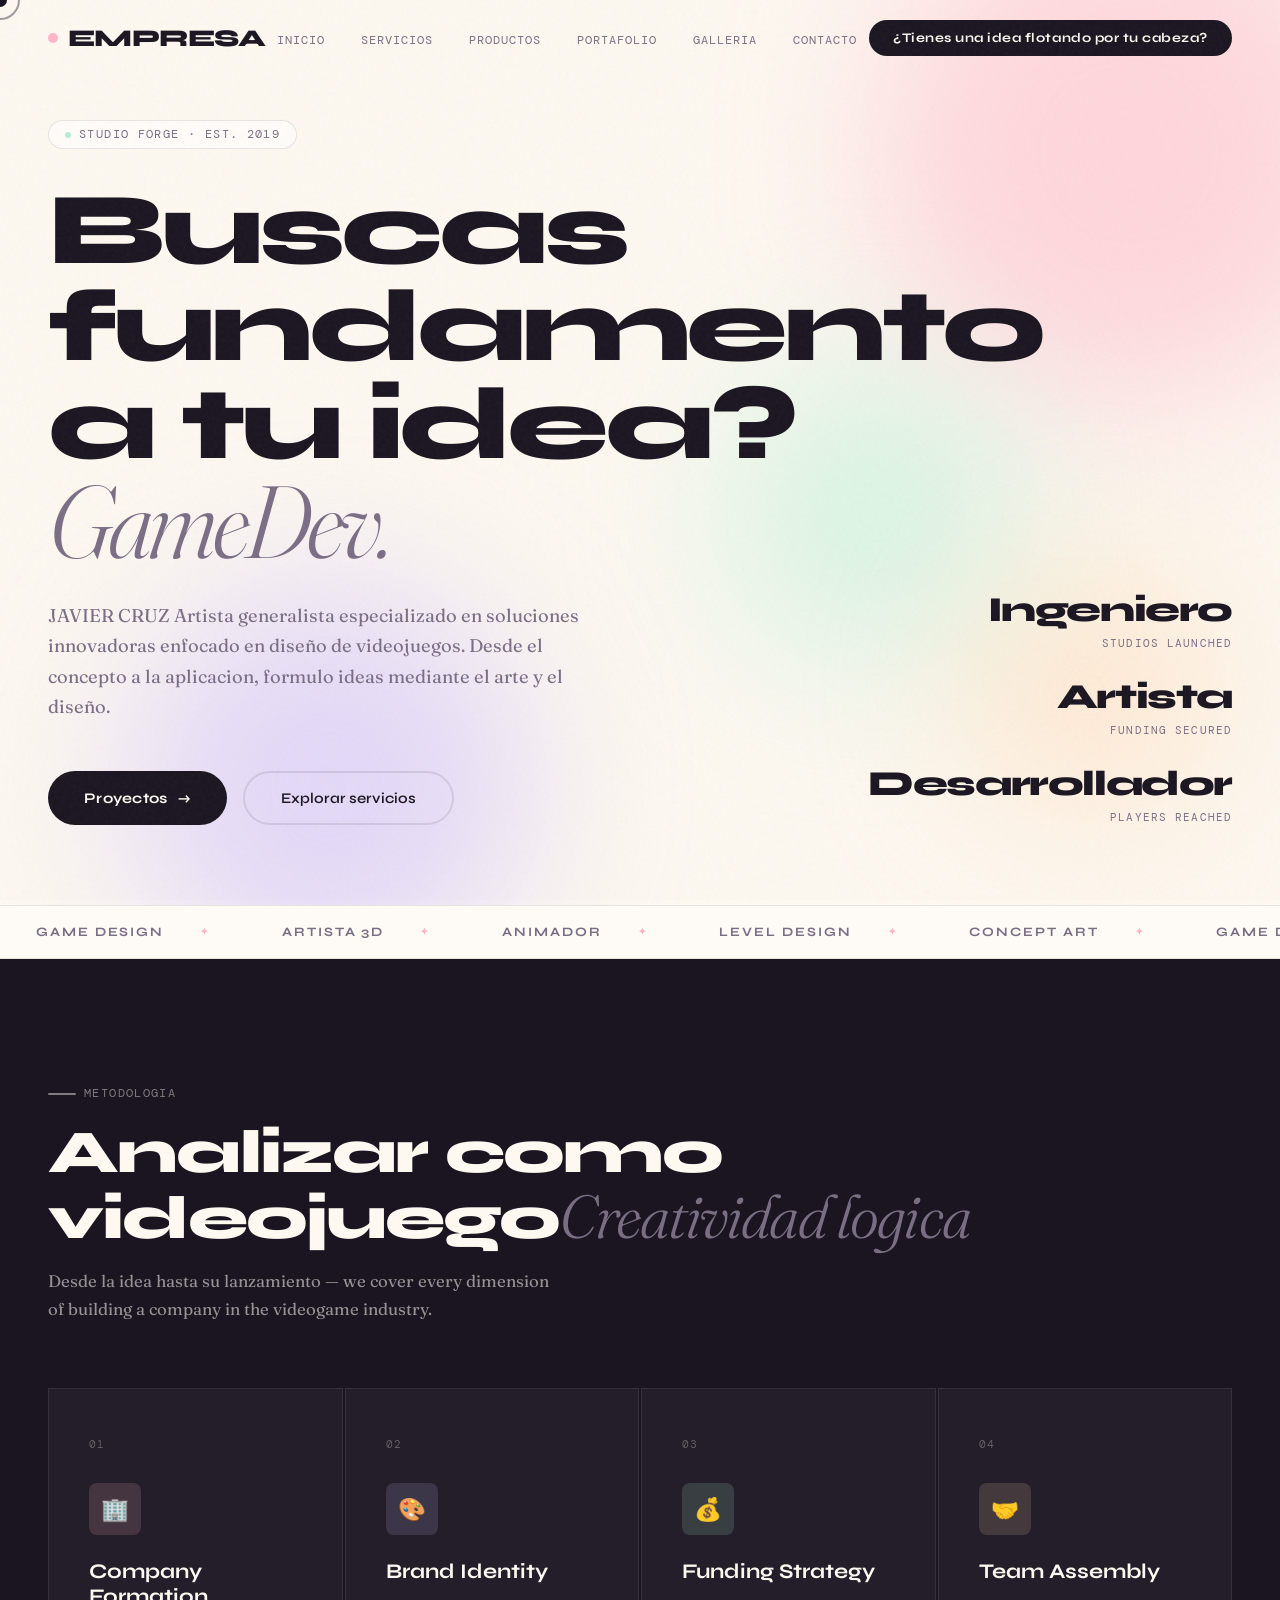
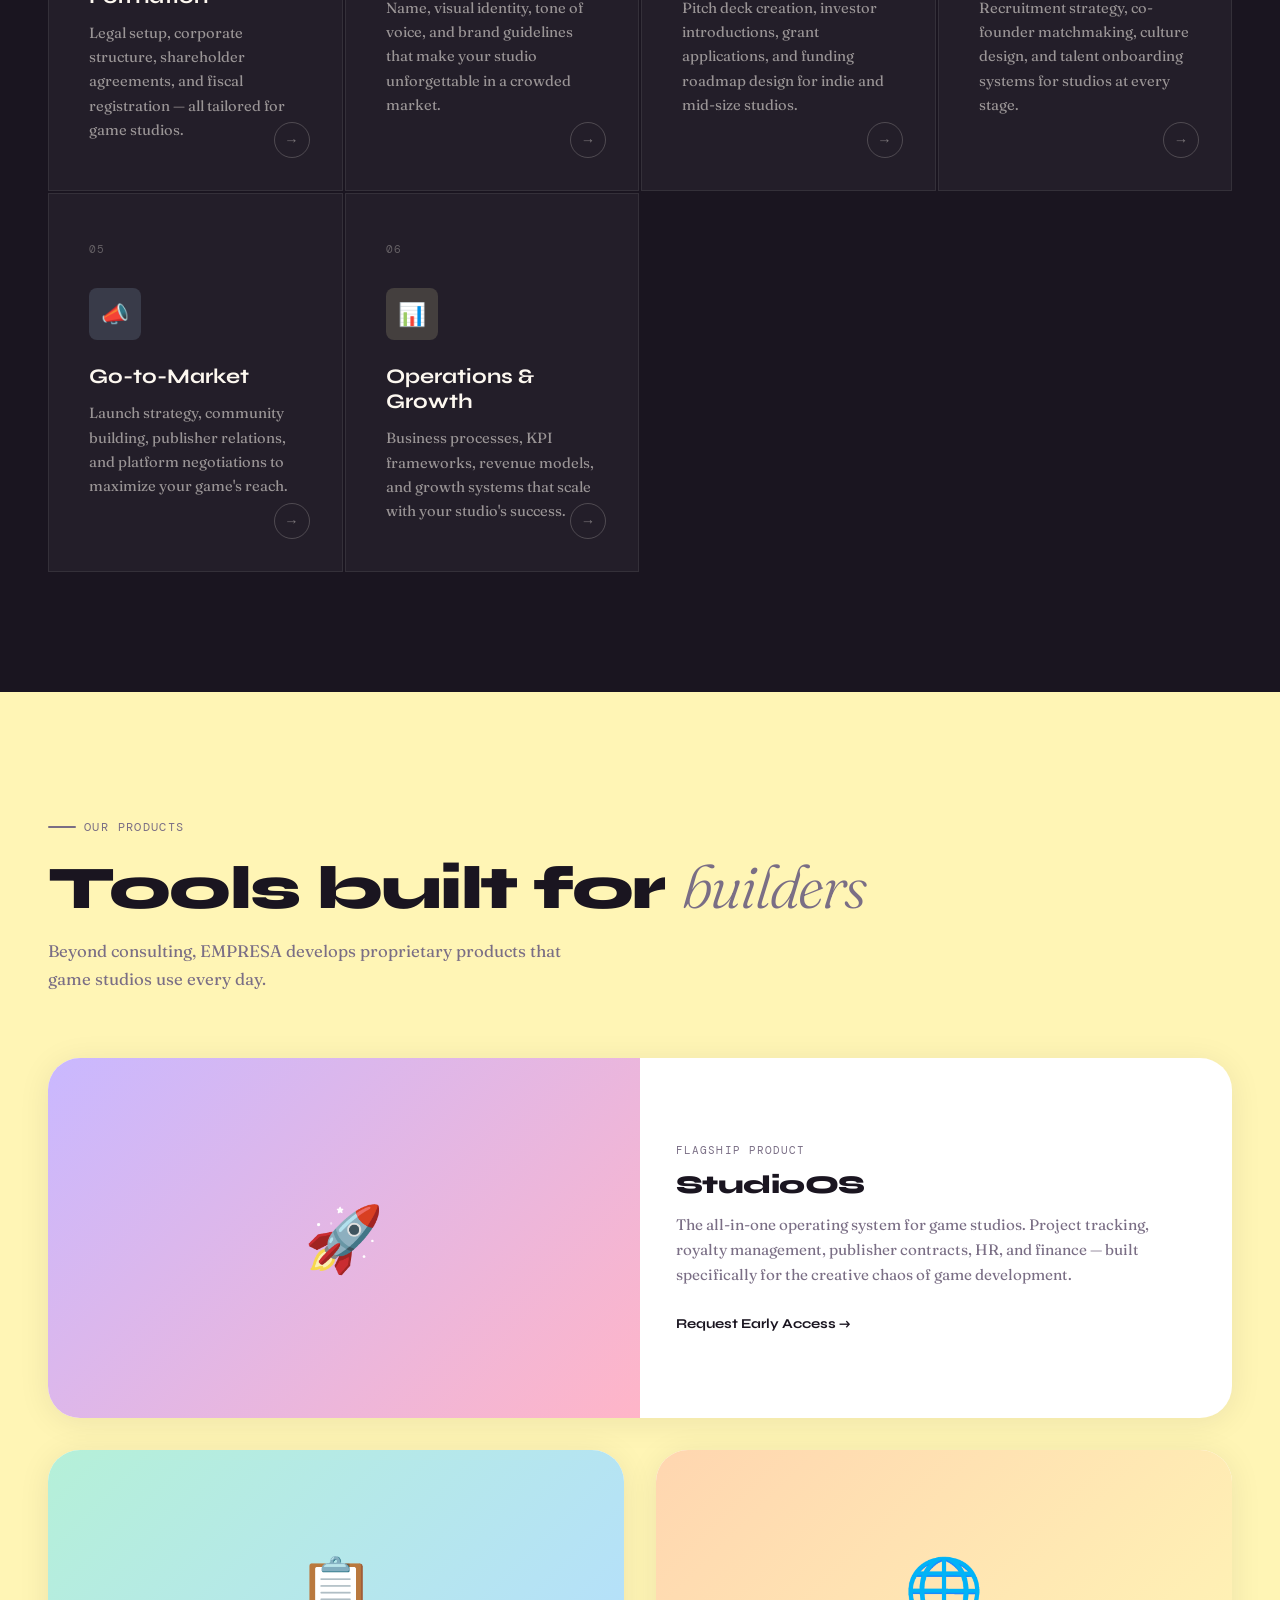
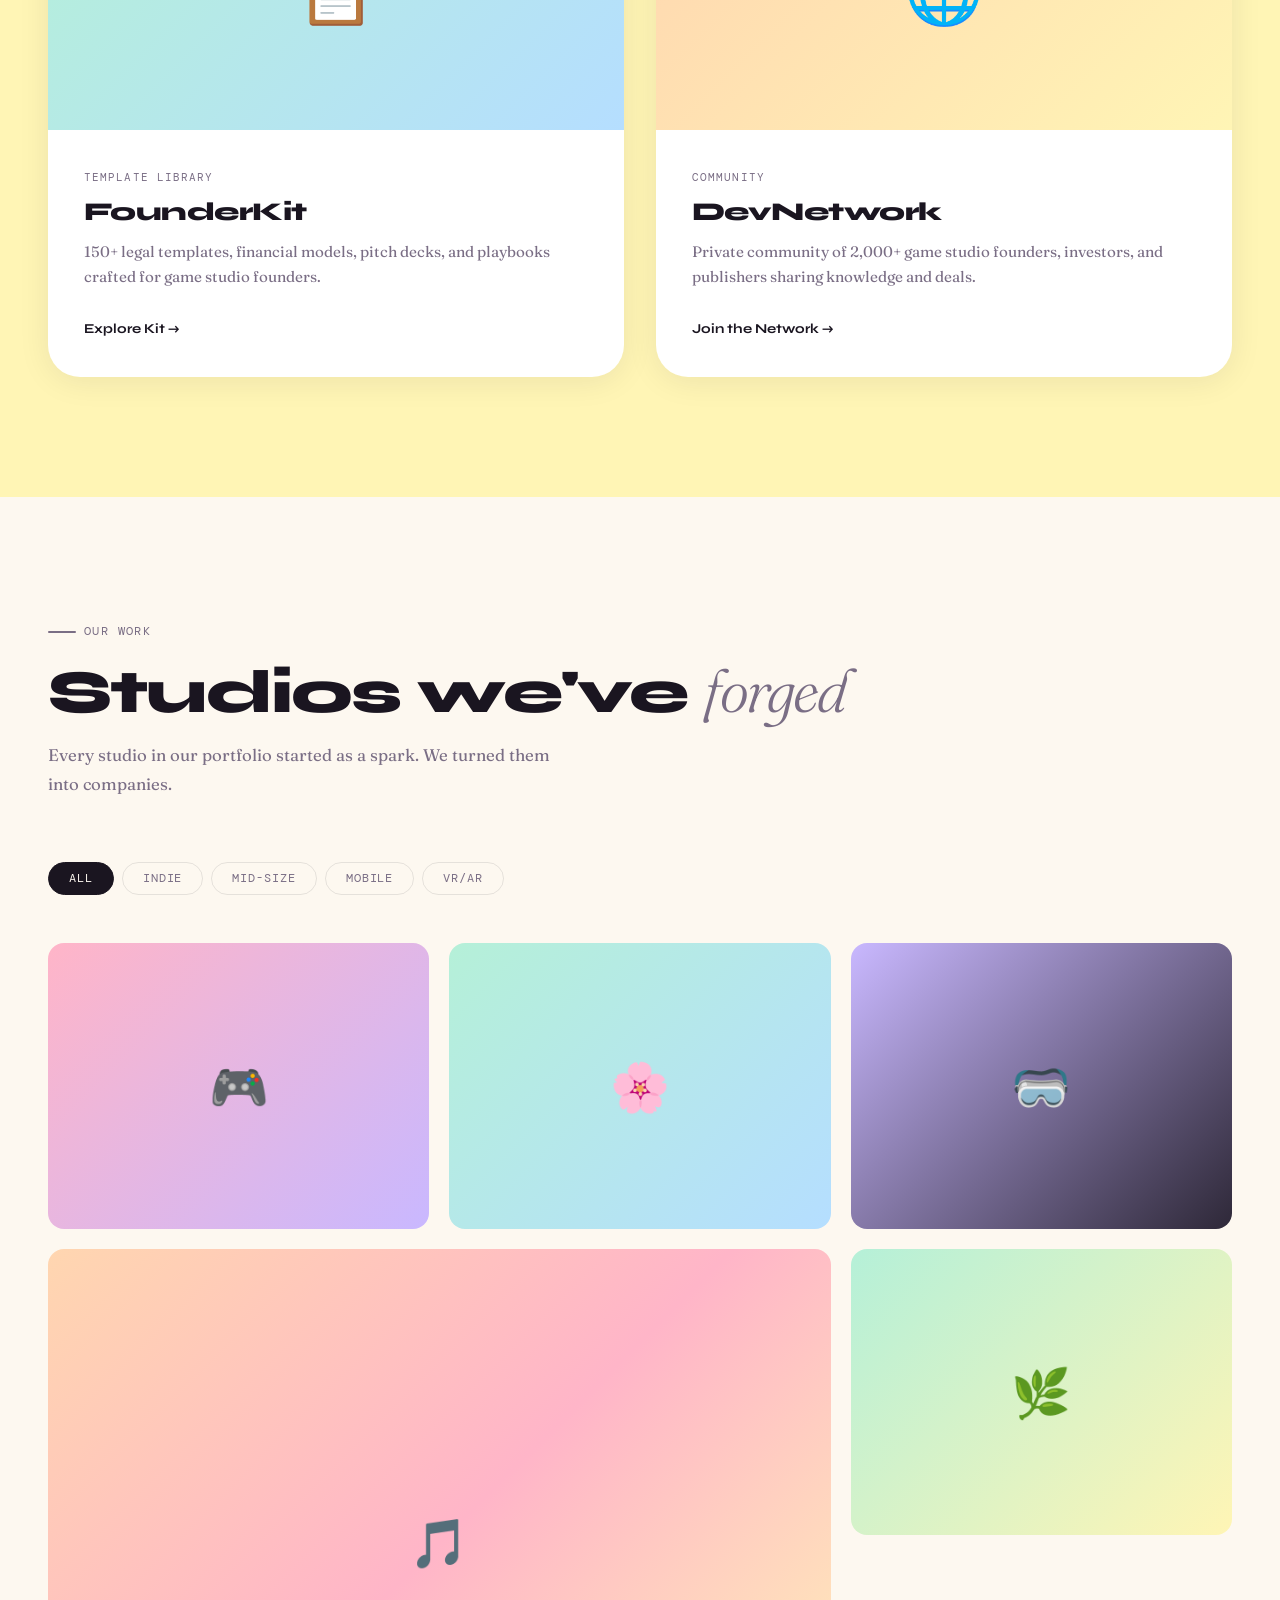
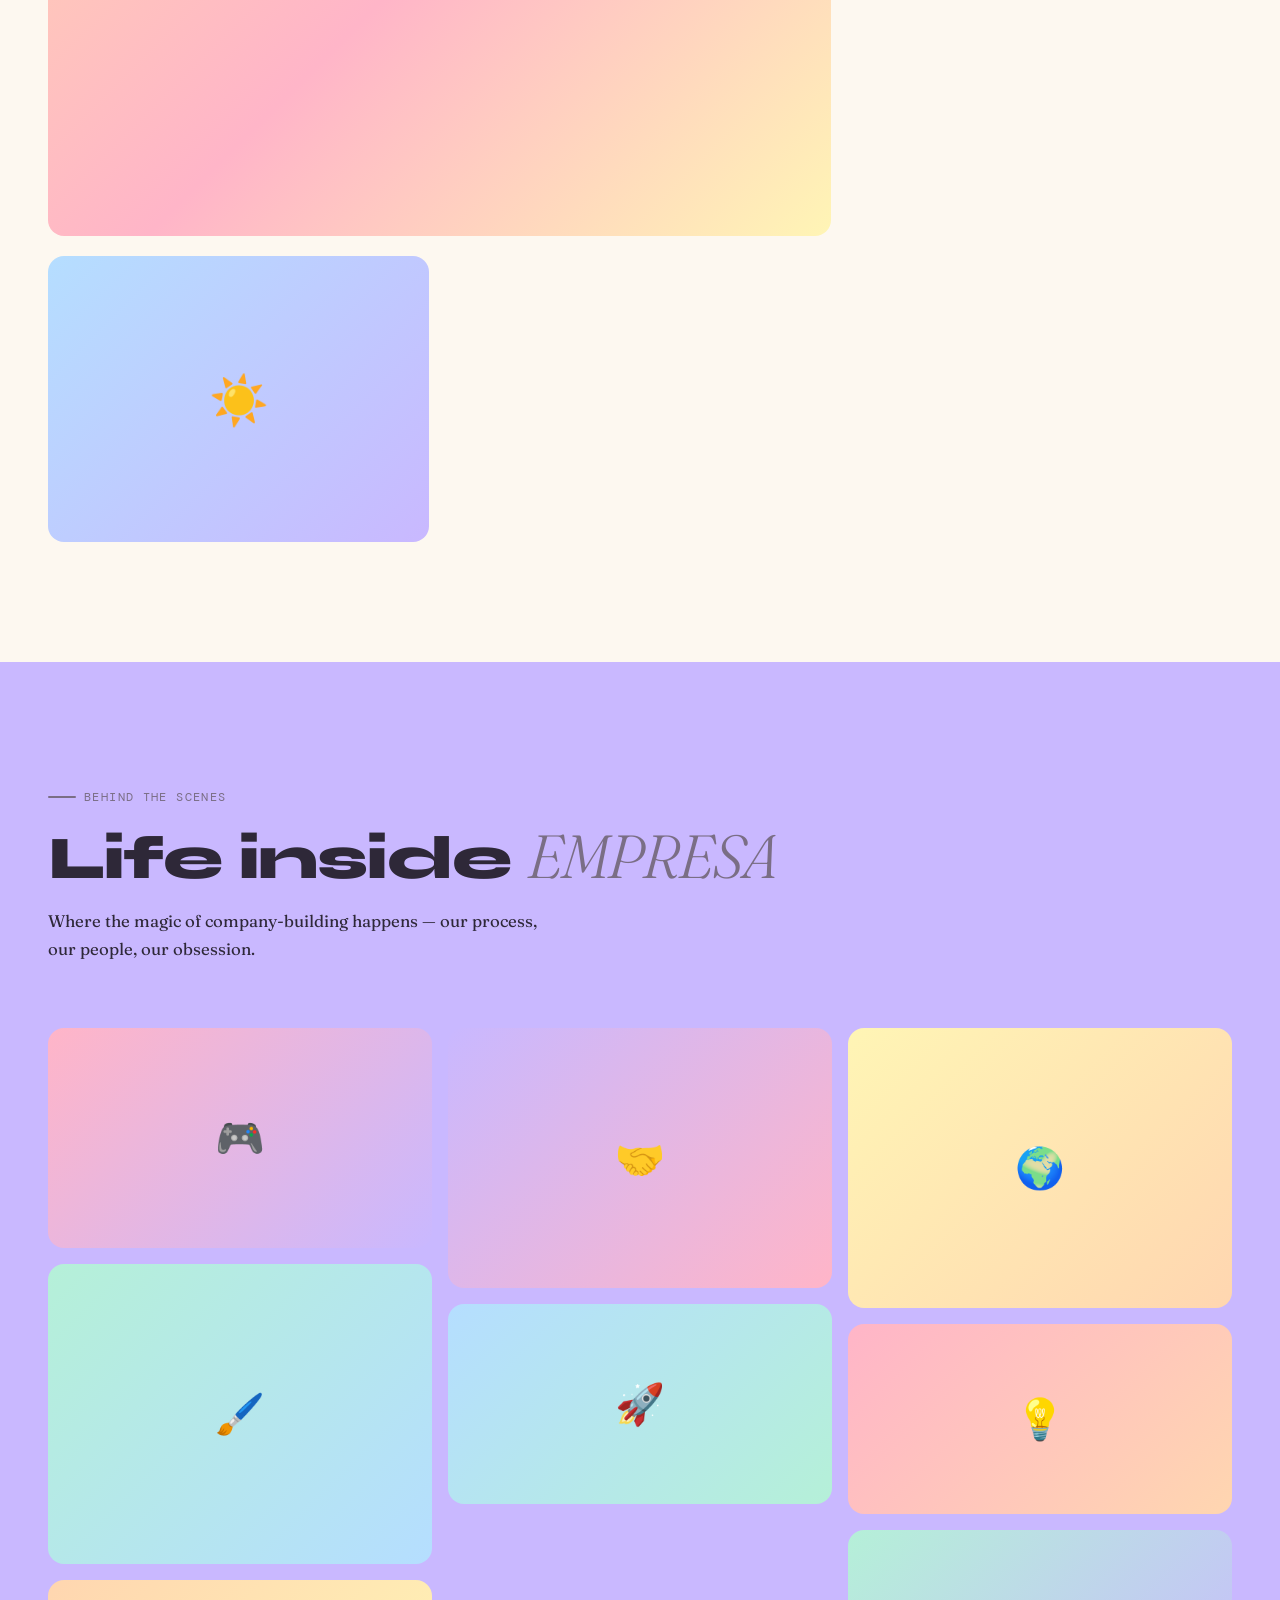
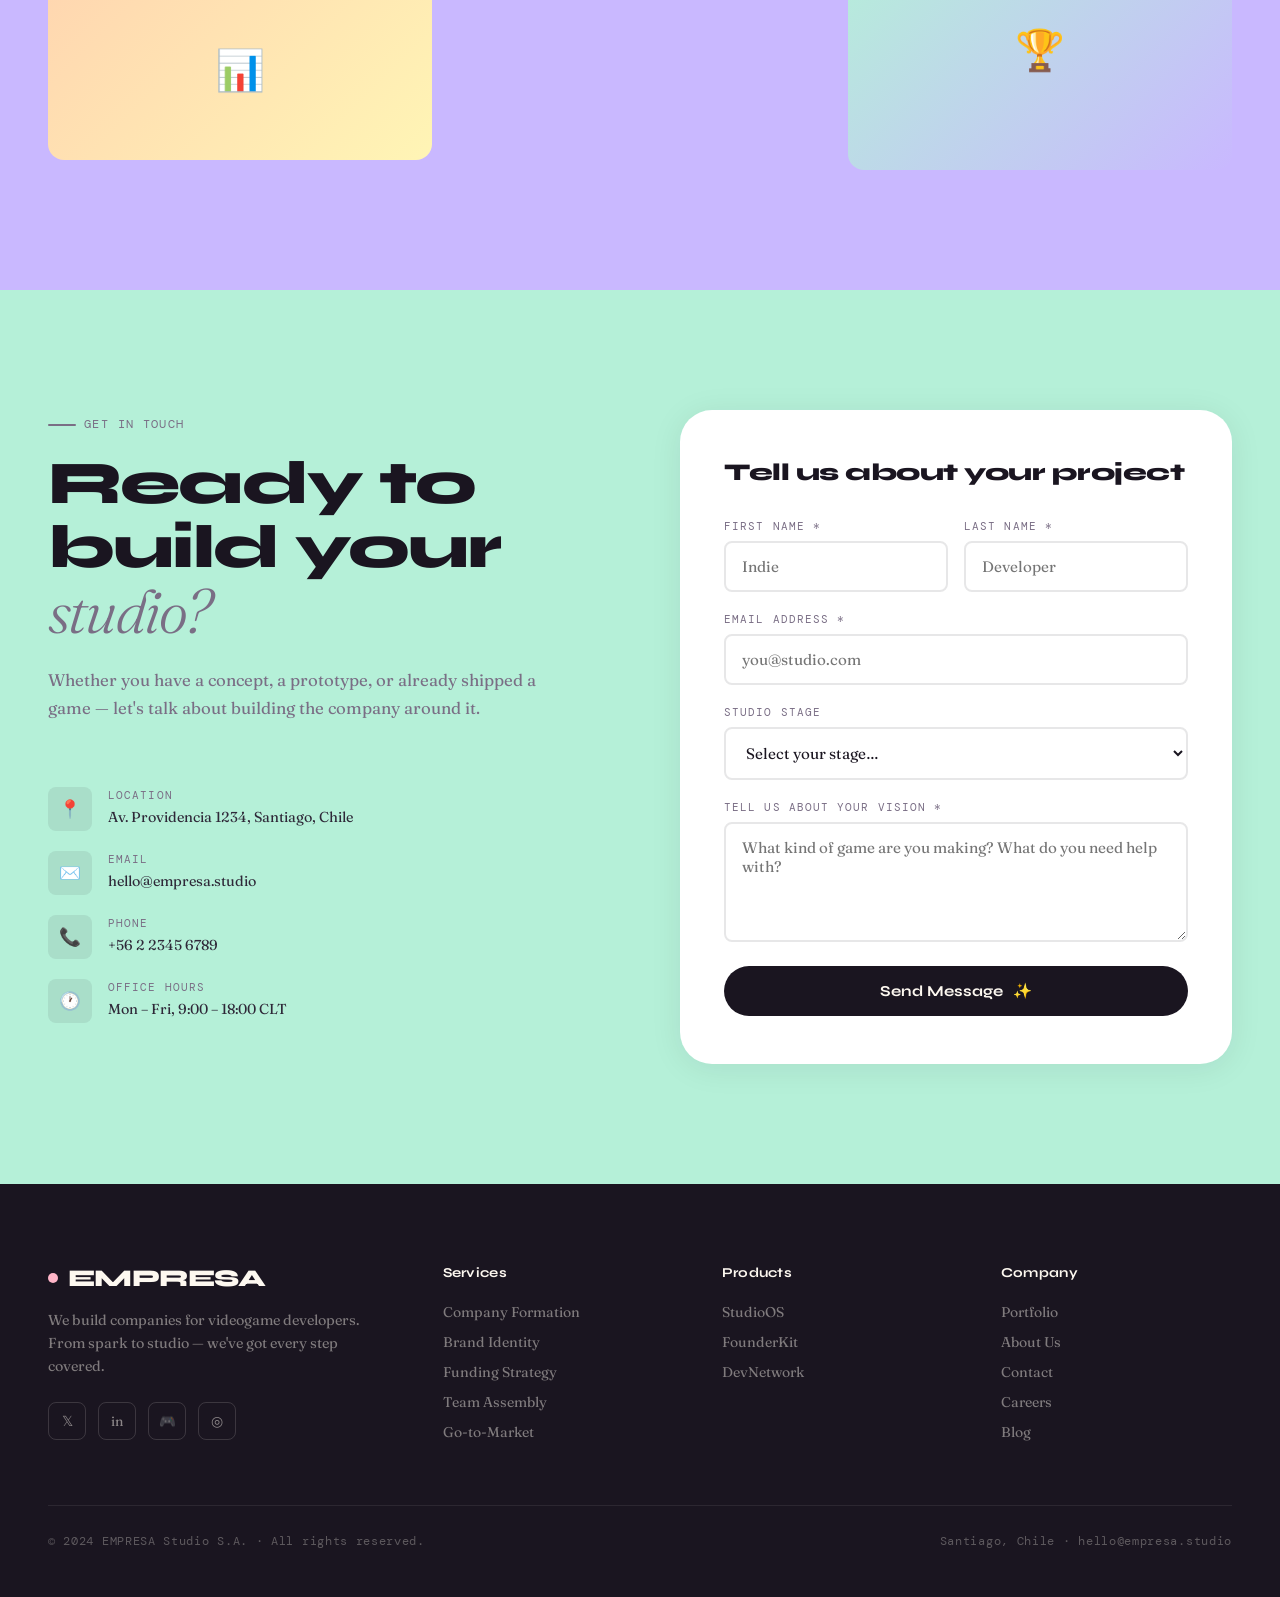
==== index.html @ c0eca87f "Add files via upload" ====
<!DOCTYPE html>
<html lang="en">
<head>
  <meta charset="UTF-8" />
  <meta name="viewport" content="width=device-width, initial-scale=1.0" />
  <title>JAVIER CRUZ — Creatividad con solucion Artista</title>
  <meta name="description" content="JAVIER CRUZ Artista generalista specializado en soluciones innovadoras. Desde el concepto a la aplicacion, formulo ideas mediante el arte y el diseño." />
  <meta name="keywords" content="artista creativo, soluciones innovadoras, arte y diseño, desarrollador" />
  <meta property="og:title" content="JAVIER CRUZ — Creatividad y solucion Artista" />
  <meta property="og:description" content="Prototipos mediante el arte y el diseño." />
  <meta property="og:type" content="website" />

  <!-- Google Fonts -->
  <link rel="preconnect" href="https://fonts.googleapis.com" />
  <link rel="preconnect" href="https://fonts.gstatic.com" crossorigin />
  <link href="https://fonts.googleapis.com/css2?family=Syne:wght@400;600;700;800&family=DM+Mono:ital,wght@0,300;0,400;1,300&family=Fraunces:ital,opsz,wght@0,9..144,300;0,9..144,700;1,9..144,300&display=swap" rel="stylesheet" />

  <!-- Stylesheet -->
  <link rel="stylesheet" href="style.css" />
</head>
<body>

  <!-- PROGRESS BAR -->
  <div id="progress"></div>

  <!-- CUSTOM CURSOR -->
  <div id="cursor" aria-hidden="true"></div>
  <div id="cursor-ring" aria-hidden="true"></div>

  <!-- BACK TO TOP -->
  <a href="#home" id="back-top" aria-label="Back to top">↑</a>

  <!-- MOBILE MENU -->
  <div class="mobile-menu" id="mobileMenu" role="dialog" aria-modal="true" aria-label="Navigation menu">
    <a href="#home" onclick="closeMobile()">Home</a>
    <a href="#services" onclick="closeMobile()">Servicios</a>
    <a href="#products" onclick="closeMobile()">Productos</a>
    <a href="#portfolio" onclick="closeMobile()">Portafolio</a>
    <a href="#gallery" onclick="closeMobile()">Galleria</a>
    <a href="#contact" onclick="closeMobile()">Contacto</a>
  </div>

  <!-- =============================================
       NAVIGATION
  ============================================= -->
  <nav id="navbar" role="navigation" aria-label="Main navigation">
    <a href="#home" class="nav-logo" aria-label="EMPRESA home">
      <span class="nav-logo-dot"></span>
      EMPRESA
    </a>
    <ul class="nav-links">
      <li><a href="#home">Inicio</a></li>
      <li><a href="#services">Servicios</a></li>
      <li><a href="#products">Productos</a></li>
      <li><a href="#portfolio">Portafolio</a></li>
      <li><a href="#gallery">Galleria</a></li>
      <li><a href="#contact">Contacto</a></li>
    </ul>
    <a href="#contact" class="nav-cta">¿Tienes una idea flotando por tu cabeza?</a>
    <button class="hamburger" id="hamburger" aria-label="Open menu" aria-expanded="false" onclick="toggleMobile()">
      <span></span><span></span><span></span>
    </button>
  </nav>

  <!-- =============================================
       HOME / HERO
  ============================================= -->
  <section id="home" aria-label="Hero section">
    <div class="hero-bg-blobs" aria-hidden="true">
      <div class="blob blob-1"></div>
      <div class="blob blob-2"></div>
      <div class="blob blob-3"></div>
      <div class="blob blob-4"></div>
    </div>

    <div class="hero-content">
      <div class="hero-tag">
        <span class="hero-tag-dot"></span>
        Studio Forge · Est. 2019
      </div>
      <h1 class="hero-headline">
        <span class="word">Buscas&nbsp;</span>
        <span class="word">fundamento&nbsp;</span>
        <span class="word">a tu idea?&nbsp;</span>
        <span class="word">GameDev.</span>
      </h1>
      <p class="hero-sub">
        JAVIER CRUZ Artista generalista especializado en soluciones innovadoras enfocado en diseño de videojuegos. Desde el concepto a la aplicacion, formulo ideas mediante el arte y el diseño.
      </p>
      <div class="hero-actions">
        <a href="#portfolio" class="btn-primary">Proyectos <span class="arrow">→</span></a>
        <a href="#services" class="btn-ghost">Explorar servicios</a>
      </div>
    </div>

    <div class="hero-stats" aria-label="Key statistics">
      <div class="hero-stat">
        <span class="hero-stat-num">Ingeniero</span>
        <span class="hero-stat-label">Studios Launched</span>
      </div>
      <div class="hero-stat">
        <span class="hero-stat-num">Artista</span>
        <span class="hero-stat-label">Funding Secured</span>
      </div>
      <div class="hero-stat">
        <span class="hero-stat-num">Desarrollador</span>
        <span class="hero-stat-label">Players Reached</span>
      </div>
    </div>
  </section>

  <!-- MARQUEE -->
  <div class="marquee-wrapper" aria-hidden="true">
    <div class="marquee-track">
      <span class="marquee-item">Game Design</span>
      <span class="marquee-item">Artista 3D</span>
      <span class="marquee-item">Animador</span>
      <span class="marquee-item">Level Design</span>
      <span class="marquee-item">Concept Art</span>
      <span class="marquee-item">Game Developer</span>
      <span class="marquee-item">Marketing Digital</span>
      <span class="marquee-item">Investigacion profunda</span>
      <span class="marquee-item">Game Design</span>
      <span class="marquee-item">Artista 3D</span>
      <span class="marquee-item">Animador</span>
      <span class="marquee-item">Level Design</span>
      <span class="marquee-item">Concept Art</span>
      <span class="marquee-item">Game Developer</span>
      <span class="marquee-item">Marketing Digital</span>
      <span class="marquee-item">Investigacion profunda</span>
    </div>
  </div>

  <!-- =============================================
       SERVICES
  ============================================= -->
  <section id="services" aria-label="Services">
    <div class="reveal">
      <div class="section-label">Metodologia</div>
      <h2 class="section-title">Analizar como videojuego<em>Creatividad logica</em></h2>
      <p class="section-desc">Desde la idea hasta su lanzamiento — we cover every dimension of building a company in the videogame industry.</p>
    </div>

    <div class="services-grid" role="list">
      <article class="service-card reveal" style="--service-color: var(--pink);" role="listitem" tabindex="0">
        <div class="service-num">01</div>
        <div class="service-icon" style="background: rgba(255,181,200,0.15);">🏢</div>
        <h3 class="service-name">Company Formation</h3>
        <p class="service-desc">Legal setup, corporate structure, shareholder agreements, and fiscal registration — all tailored for game studios.</p>
        <div class="service-arrow" aria-hidden="true">→</div>
      </article>

      <article class="service-card reveal reveal-delay-1" style="--service-color: var(--lavender);" role="listitem" tabindex="0">
        <div class="service-num">02</div>
        <div class="service-icon" style="background: rgba(201,184,255,0.15);">🎨</div>
        <h3 class="service-name">Brand Identity</h3>
        <p class="service-desc">Name, visual identity, tone of voice, and brand guidelines that make your studio unforgettable in a crowded market.</p>
        <div class="service-arrow" aria-hidden="true">→</div>
      </article>

      <article class="service-card reveal reveal-delay-2" style="--service-color: var(--mint);" role="listitem" tabindex="0">
        <div class="service-num">03</div>
        <div class="service-icon" style="background: rgba(181,240,216,0.15);">💰</div>
        <h3 class="service-name">Funding Strategy</h3>
        <p class="service-desc">Pitch deck creation, investor introductions, grant applications, and funding roadmap design for indie and mid-size studios.</p>
        <div class="service-arrow" aria-hidden="true">→</div>
      </article>

      <article class="service-card reveal reveal-delay-3" style="--service-color: var(--peach);" role="listitem" tabindex="0">
        <div class="service-num">04</div>
        <div class="service-icon" style="background: rgba(255,214,176,0.15);">🤝</div>
        <h3 class="service-name">Team Assembly</h3>
        <p class="service-desc">Recruitment strategy, co-founder matchmaking, culture design, and talent onboarding systems for studios at every stage.</p>
        <div class="service-arrow" aria-hidden="true">→</div>
      </article>

      <article class="service-card reveal" style="--service-color: var(--sky);" role="listitem" tabindex="0">
        <div class="service-num">05</div>
        <div class="service-icon" style="background: rgba(181,222,255,0.15);">📣</div>
        <h3 class="service-name">Go-to-Market</h3>
        <p class="service-desc">Launch strategy, community building, publisher relations, and platform negotiations to maximize your game's reach.</p>
        <div class="service-arrow" aria-hidden="true">→</div>
      </article>

      <article class="service-card reveal reveal-delay-1" style="--service-color: var(--lemon);" role="listitem" tabindex="0">
        <div class="service-num">06</div>
        <div class="service-icon" style="background: rgba(255,245,181,0.15);">📊</div>
        <h3 class="service-name">Operations & Growth</h3>
        <p class="service-desc">Business processes, KPI frameworks, revenue models, and growth systems that scale with your studio's success.</p>
        <div class="service-arrow" aria-hidden="true">→</div>
      </article>
    </div>
  </section>

  <!-- =============================================
       PRODUCTS
  ============================================= -->
  <section id="products" aria-label="Products">
    <div class="reveal">
      <div class="section-label">Our Products</div>
      <h2 class="section-title">Tools built for <em>builders</em></h2>
      <p class="section-desc">Beyond consulting, EMPRESA develops proprietary products that game studios use every day.</p>
    </div>

    <div class="products-layout">
      <article class="product-card featured reveal">
        <div class="product-visual" style="background: linear-gradient(135deg, var(--lavender), var(--pink));">🚀</div>
        <div class="product-info">
          <div class="product-tag">Flagship Product</div>
          <h3 class="product-name">StudioOS</h3>
          <p class="product-desc">The all-in-one operating system for game studios. Project tracking, royalty management, publisher contracts, HR, and finance — built specifically for the creative chaos of game development.</p>
          <a href="#contact" class="product-link">Request Early Access →</a>
        </div>
      </article>

      <article class="product-card reveal reveal-delay-1">
        <div class="product-visual" style="background: linear-gradient(135deg, var(--mint), var(--sky));">📋</div>
        <div class="product-info">
          <div class="product-tag">Template Library</div>
          <h3 class="product-name">FounderKit</h3>
          <p class="product-desc">150+ legal templates, financial models, pitch decks, and playbooks crafted for game studio founders.</p>
          <a href="#contact" class="product-link">Explore Kit →</a>
        </div>
      </article>

      <article class="product-card reveal reveal-delay-2">
        <div class="product-visual" style="background: linear-gradient(135deg, var(--peach), var(--lemon));">🌐</div>
        <div class="product-info">
          <div class="product-tag">Community</div>
          <h3 class="product-name">DevNetwork</h3>
          <p class="product-desc">Private community of 2,000+ game studio founders, investors, and publishers sharing knowledge and deals.</p>
          <a href="#contact" class="product-link">Join the Network →</a>
        </div>
      </article>
    </div>
  </section>

  <!-- =============================================
       PORTFOLIO
  ============================================= -->
  <section id="portfolio" aria-label="Portfolio">
    <div class="reveal">
      <div class="section-label">Our Work</div>
      <h2 class="section-title">Studios we've <em>forged</em></h2>
      <p class="section-desc">Every studio in our portfolio started as a spark. We turned them into companies.</p>
    </div>

    <div class="portfolio-filter reveal" role="group" aria-label="Portfolio filters">
      <button class="filter-btn active" onclick="filterPortfolio('all', this)" aria-pressed="true">All</button>
      <button class="filter-btn" onclick="filterPortfolio('indie', this)" aria-pressed="false">Indie</button>
      <button class="filter-btn" onclick="filterPortfolio('mid', this)" aria-pressed="false">Mid-size</button>
      <button class="filter-btn" onclick="filterPortfolio('mobile', this)" aria-pressed="false">Mobile</button>
      <button class="filter-btn" onclick="filterPortfolio('vr', this)" aria-pressed="false">VR/AR</button>
    </div>

    <div class="portfolio-grid" id="portfolioGrid">
      <article class="portfolio-item reveal" data-cat="indie" tabindex="0" aria-label="Neon Drift studio project">
        <div class="portfolio-visual" style="background: linear-gradient(135deg, var(--pink), var(--lavender));">🎮</div>
        <div class="portfolio-overlay">
          <div class="portfolio-meta">
            <div class="portfolio-client">Indie · 2023</div>
            <div class="portfolio-title">Neon Drift Studio</div>
          </div>
        </div>
      </article>

      <article class="portfolio-item reveal reveal-delay-1" data-cat="mobile" tabindex="0" aria-label="PixelBlossom studio project">
        <div class="portfolio-visual" style="background: linear-gradient(135deg, var(--mint), var(--sky));">🌸</div>
        <div class="portfolio-overlay">
          <div class="portfolio-meta">
            <div class="portfolio-client">Mobile · 2023</div>
            <div class="portfolio-title">PixelBlossom Games</div>
          </div>
        </div>
      </article>

      <article class="portfolio-item reveal reveal-delay-2" data-cat="vr" tabindex="0" aria-label="Void Horizon studio project">
        <div class="portfolio-visual" style="background: linear-gradient(135deg, var(--lavender), var(--ink2));">🥽</div>
        <div class="portfolio-overlay">
          <div class="portfolio-meta">
            <div class="portfolio-client">VR/AR · 2022</div>
            <div class="portfolio-title">Void Horizon XR</div>
          </div>
        </div>
      </article>

      <article class="portfolio-item reveal" data-cat="mid" tabindex="0" aria-label="Waveform Games studio project" style="grid-column: span 2;">
        <div class="portfolio-visual" style="background: linear-gradient(135deg, var(--peach), var(--pink), var(--lemon)); height: 100%;">🎵</div>
        <div class="portfolio-overlay">
          <div class="portfolio-meta">
            <div class="portfolio-client">Mid-size · 2022</div>
            <div class="portfolio-title">Waveform Games</div>
          </div>
        </div>
      </article>

      <article class="portfolio-item reveal reveal-delay-1" data-cat="indie" tabindex="0" aria-label="Bramble Forge studio project">
        <div class="portfolio-visual" style="background: linear-gradient(135deg, var(--mint), var(--lemon));">🌿</div>
        <div class="portfolio-overlay">
          <div class="portfolio-meta">
            <div class="portfolio-client">Indie · 2024</div>
            <div class="portfolio-title">Bramble Forge</div>
          </div>
        </div>
      </article>

      <article class="portfolio-item reveal reveal-delay-2" data-cat="mobile" tabindex="0" aria-label="Solstice Tap studio project">
        <div class="portfolio-visual" style="background: linear-gradient(135deg, var(--sky), var(--lavender));">☀️</div>
        <div class="portfolio-overlay">
          <div class="portfolio-meta">
            <div class="portfolio-client">Mobile · 2024</div>
            <div class="portfolio-title">Solstice Tap</div>
          </div>
        </div>
      </article>
    </div>
  </section>

  <!-- =============================================
       GALLERY
  ============================================= -->
  <section id="gallery" aria-label="Gallery">
    <div class="reveal">
      <div class="section-label">Behind the Scenes</div>
      <h2 class="section-title">Life inside <em>EMPRESA</em></h2>
      <p class="section-desc" style="color: var(--ink2);">Where the magic of company-building happens — our process, our people, our obsession.</p>
    </div>
    <!-- Gallery items rendered dynamically by script.js -->
    <div class="gallery-masonry reveal" role="list"></div>
  </section>

  <!-- Gallery Modal -->
  <div class="gallery-modal" id="galleryModal" role="dialog" aria-modal="true" aria-label="Gallery detail">
    <div class="gallery-modal-inner">
      <button class="gallery-modal-close" id="modalClose" aria-label="Close gallery">✕</button>
      <div class="gallery-modal-emoji" id="modalEmoji"></div>
      <div class="gallery-modal-title" id="modalTitle"></div>
      <div class="gallery-modal-desc" id="modalDesc"></div>
    </div>
  </div>

  <!-- =============================================
       CONTACT
  ============================================= -->
  <section id="contact" aria-label="Contact">
    <div class="contact-info reveal">
      <div class="section-label">Get in Touch</div>
      <h2 class="section-title">Ready to build your <em>studio?</em></h2>
      <p class="section-desc">Whether you have a concept, a prototype, or already shipped a game — let's talk about building the company around it.</p>

      <div class="contact-details" role="list">
        <div class="contact-detail" role="listitem">
          <div class="contact-detail-icon" aria-hidden="true">📍</div>
          <div class="contact-detail-text">
            <div class="contact-detail-label">Location</div>
            Av. Providencia 1234, Santiago, Chile
          </div>
        </div>
        <div class="contact-detail" role="listitem">
          <div class="contact-detail-icon" aria-hidden="true">✉️</div>
          <div class="contact-detail-text">
            <div class="contact-detail-label">Email</div>
            hello@empresa.studio
          </div>
        </div>
        <div class="contact-detail" role="listitem">
          <div class="contact-detail-icon" aria-hidden="true">📞</div>
          <div class="contact-detail-text">
            <div class="contact-detail-label">Phone</div>
            +56 2 2345 6789
          </div>
        </div>
        <div class="contact-detail" role="listitem">
          <div class="contact-detail-icon" aria-hidden="true">🕐</div>
          <div class="contact-detail-text">
            <div class="contact-detail-label">Office Hours</div>
            Mon – Fri, 9:00 – 18:00 CLT
          </div>
        </div>
      </div>
    </div>

    <div class="contact-form reveal reveal-delay-2">
      <div id="formWrapper">
        <div class="form-title">Tell us about your project</div>
        <form id="contactForm" novalidate>
          <div class="form-row">
            <div class="form-group">
              <label for="fname">First Name *</label>
              <input type="text" id="fname" name="fname" placeholder="Indie" required aria-required="true" />
            </div>
            <div class="form-group">
              <label for="lname">Last Name *</label>
              <input type="text" id="lname" name="lname" placeholder="Developer" required aria-required="true" />
            </div>
          </div>
          <div class="form-group">
            <label for="email">Email Address *</label>
            <input type="email" id="email" name="email" placeholder="you@studio.com" required aria-required="true" />
          </div>
          <div class="form-group">
            <label for="stage">Studio Stage</label>
            <select id="stage" name="stage">
              <option value="">Select your stage…</option>
              <option>Concept — I have an idea</option>
              <option>Pre-production — I have a prototype</option>
              <option>In Development — Game in progress</option>
              <option>Shipped — Looking to grow</option>
            </select>
          </div>
          <div class="form-group">
            <label for="message">Tell us about your vision *</label>
            <textarea id="message" name="message" placeholder="What kind of game are you making? What do you need help with?" required aria-required="true"></textarea>
          </div>
          <button type="submit" class="form-submit" aria-label="Send message">
            Send Message <span aria-hidden="true">✨</span>
          </button>
        </form>
      </div>
      <div class="form-success" id="formSuccess" role="status" aria-live="polite">
        <div class="form-success-icon">🎮</div>
        <div class="form-success-text">Message received! We'll be in touch within 48 hours.</div>
      </div>
    </div>
  </section>

  <!-- =============================================
       FOOTER
  ============================================= -->
  <footer role="contentinfo">
    <div class="footer-top">
      <div class="footer-brand">
        <a href="#home" class="nav-logo">
          <span class="nav-logo-dot"></span>
          EMPRESA
        </a>
        <p class="footer-tagline">We build companies for videogame developers. From spark to studio — we've got every step covered.</p>
        <div class="footer-social" aria-label="Social media links">
          <a href="#" class="social-link" aria-label="Twitter">𝕏</a>
          <a href="#" class="social-link" aria-label="LinkedIn">in</a>
          <a href="https://mentorcruise.com/blog/21-high-paying-creative-careers-for-tech-professionals-ultimate-career-transition-guide/" class="social-link" aria-label="Discord">🎮</a>
          <a href="#" class="social-link" aria-label="Instagram">◎</a>
        </div>
      </div>

      <div>
        <div class="footer-col-title">Services</div>
        <ul class="footer-links">
          <li><a href="#services">Company Formation</a></li>
          <li><a href="#services">Brand Identity</a></li>
          <li><a href="#services">Funding Strategy</a></li>
          <li><a href="#services">Team Assembly</a></li>
          <li><a href="#services">Go-to-Market</a></li>
        </ul>
      </div>

      <div>
        <div class="footer-col-title">Products</div>
        <ul class="footer-links">
          <li><a href="#products">StudioOS</a></li>
          <li><a href="#products">FounderKit</a></li>
          <li><a href="#products">DevNetwork</a></li>
        </ul>
      </div>

      <div>
        <div class="footer-col-title">Company</div>
        <ul class="footer-links">
          <li><a href="#portfolio">Portfolio</a></li>
          <li><a href="#gallery">About Us</a></li>
          <li><a href="#contact">Contact</a></li>
          <li><a href="#">Careers</a></li>
          <li><a href="#">Blog</a></li>
        </ul>
      </div>
    </div>

    <div class="footer-bottom">
      <p class="footer-copy">© 2024 EMPRESA Studio S.A. · All rights reserved.</p>
      <p class="footer-copy">Santiago, Chile · hello@empresa.studio</p>
    </div>
  </footer>

  <!-- JavaScript -->
  <script src="script.js"></script>

</body>
</html>
---- style.css ----
/* =============================================
   CSS VARIABLES & RESET
============================================= */
:root {
  --pink:     #FFB5C8;
  --lavender: #C9B8FF;
  --mint:     #B5F0D8;
  --peach:    #FFD6B0;
  --sky:      #B5DEFF;
  --lemon:    #FFF5B5;
  --cream:    #FDF8F0;
  --ink:      #1A1520;
  --ink2:     #2E2838;
  --muted:    #7A6E85;
  --border:   rgba(26,21,32,0.10);

  --font-display: 'Syne', sans-serif;
  --font-body:    'Fraunces', serif;
  --font-mono:    'DM Mono', monospace;

  --radius-sm: 8px;
  --radius-md: 16px;
  --radius-lg: 32px;
  --radius-xl: 60px;

  --shadow:       0 4px 32px rgba(26,21,32,0.08);
  --shadow-hover: 0 12px 48px rgba(26,21,32,0.14);
  --transition:   0.35s cubic-bezier(0.4, 0, 0.2, 1);
}

*, *::before, *::after { box-sizing: border-box; margin: 0; padding: 0; }
html { scroll-behavior: smooth; font-size: 16px; }
body { font-family: var(--font-body); background: var(--cream); color: var(--ink); overflow-x: hidden; cursor: none; }
::selection { background: var(--pink); color: var(--ink); }

/* CURSOR */
#cursor { position: fixed; width: 14px; height: 14px; background: var(--ink); border-radius: 50%; pointer-events: none; z-index: 9999; transform: translate(-50%,-50%); transition: width 0.2s, height 0.2s, background 0.2s; mix-blend-mode: multiply; }
#cursor-ring { position: fixed; width: 40px; height: 40px; border: 2px solid var(--ink); border-radius: 50%; pointer-events: none; z-index: 9998; transform: translate(-50%,-50%); transition: transform 0.12s ease, width 0.2s, height 0.2s, border-color 0.2s; opacity: 0.4; }
body:hover #cursor { opacity: 1; }

/* NOISE TEXTURE */
body::before { content: ''; position: fixed; inset: 0; background-image: url("data:image/svg+xml,%3Csvg viewBox='0 0 256 256' xmlns='http://www.w3.org/2000/svg'%3E%3Cfilter id='n'%3E%3CfeTurbulence type='fractalNoise' baseFrequency='0.9' numOctaves='4' stitchTiles='stitch'/%3E%3C/filter%3E%3Crect width='100%25' height='100%25' filter='url(%23n)' opacity='0.04'/%3E%3C/svg%3E"); pointer-events: none; z-index: 9997; }

/* NAV */
nav { position: fixed; top: 0; left: 0; right: 0; z-index: 100; padding: 20px 48px; display: flex; align-items: center; justify-content: space-between; transition: background 0.3s, box-shadow 0.3s; }
nav.scrolled { background: rgba(253,248,240,0.88); backdrop-filter: blur(20px); box-shadow: 0 1px 0 var(--border); }
.nav-logo { font-family: var(--font-display); font-weight: 800; font-size: 1.5rem; letter-spacing: -0.03em; color: var(--ink); text-decoration: none; display: flex; align-items: center; gap: 10px; }
.nav-logo-dot { width: 10px; height: 10px; border-radius: 50%; background: var(--pink); display: inline-block; animation: dotPulse 2.5s ease-in-out infinite; }
@keyframes dotPulse { 0%,100% { background: var(--pink); transform: scale(1); } 33% { background: var(--lavender); transform: scale(1.2); } 66% { background: var(--mint); transform: scale(0.9); } }
.nav-links { display: flex; gap: 36px; list-style: none; }
.nav-links a { font-family: var(--font-mono); font-size: 0.78rem; letter-spacing: 0.08em; text-transform: uppercase; color: var(--muted); text-decoration: none; position: relative; transition: color var(--transition); }
.nav-links a::after { content: ''; position: absolute; bottom: -4px; left: 0; right: 0; height: 2px; border-radius: 2px; background: var(--lavender); transform: scaleX(0); transform-origin: left; transition: transform var(--transition); }
.nav-links a:hover { color: var(--ink); }
.nav-links a:hover::after { transform: scaleX(1); }
.nav-cta { font-family: var(--font-display); font-weight: 700; font-size: 0.82rem; letter-spacing: 0.04em; background: var(--ink); color: var(--cream); padding: 10px 24px; border-radius: 100px; text-decoration: none; transition: transform var(--transition), box-shadow var(--transition); }
.nav-cta:hover { transform: translateY(-2px); box-shadow: var(--shadow-hover); }
.hamburger { display: none; flex-direction: column; gap: 5px; cursor: pointer; padding: 4px; background: none; border: none; }
.hamburger span { width: 24px; height: 2px; background: var(--ink); border-radius: 2px; transition: var(--transition); }
.mobile-menu { position: fixed; inset: 0; background: var(--cream); z-index: 99; display: flex; flex-direction: column; align-items: center; justify-content: center; gap: 32px; transform: translateX(100%); transition: transform 0.4s cubic-bezier(0.77, 0, 0.175, 1); }
.mobile-menu.open { transform: translateX(0); }
.mobile-menu a { font-family: var(--font-display); font-size: 2rem; font-weight: 700; color: var(--ink); text-decoration: none; transition: color var(--transition); }
.mobile-menu a:hover { color: var(--muted); }

/* HERO */
#home { min-height: 100vh; display: flex; align-items: center; padding: 120px 48px 80px; position: relative; overflow: hidden; }
.hero-bg-blobs { position: absolute; inset: 0; pointer-events: none; }
.blob { position: absolute; border-radius: 50%; filter: blur(80px); opacity: 0.5; animation: blobFloat 8s ease-in-out infinite; }
.blob-1 { width: 500px; height: 500px; background: var(--pink); top: -100px; right: -100px; animation-delay: 0s; }
.blob-2 { width: 400px; height: 400px; background: var(--lavender); bottom: -80px; left: 10%; animation-delay: 2.5s; }
.blob-3 { width: 300px; height: 300px; background: var(--mint); top: 40%; right: 20%; animation-delay: 5s; }
.blob-4 { width: 250px; height: 250px; background: var(--peach); bottom: 10%; right: 5%; animation-delay: 1.5s; }
@keyframes blobFloat { 0%,100% { transform: translate(0,0) scale(1); } 33% { transform: translate(20px,-20px) scale(1.05); } 66% { transform: translate(-15px,15px) scale(0.96); } }
.hero-content { max-width: 900px; position: relative; z-index: 2; }
.hero-tag { display: inline-flex; align-items: center; gap: 8px; font-family: var(--font-mono); font-size: 0.72rem; letter-spacing: 0.12em; text-transform: uppercase; color: var(--muted); border: 1px solid var(--border); background: rgba(255,255,255,0.6); padding: 6px 16px; border-radius: 100px; margin-bottom: 32px; backdrop-filter: blur(10px); opacity: 0; animation: fadeUp 0.8s 0.2s forwards; }
.hero-tag-dot { width: 6px; height: 6px; border-radius: 50%; background: var(--mint); }
.hero-headline { font-family: var(--font-display); font-weight: 800; font-size: clamp(3.5rem, 8vw, 7rem); line-height: 0.95; letter-spacing: -0.04em; color: var(--ink); margin-bottom: 28px; }
.hero-headline .word { display: inline-block; opacity: 0; animation: fadeUp 0.8s forwards; }
.hero-headline .word:nth-child(1) { animation-delay: 0.3s; }
.hero-headline .word:nth-child(2) { animation-delay: 0.45s; }
.hero-headline .word:nth-child(3) { animation-delay: 0.6s; }
.hero-headline .word:nth-child(4) { animation-delay: 0.75s; color: var(--muted); font-style: italic; font-weight: 300; font-family: var(--font-body); }
.hero-sub { font-size: 1.15rem; line-height: 1.65; color: var(--muted); max-width: 560px; margin-bottom: 48px; opacity: 0; animation: fadeUp 0.8s 0.9s forwards; }
.hero-actions { display: flex; gap: 16px; flex-wrap: wrap; opacity: 0; animation: fadeUp 0.8s 1.1s forwards; }
.btn-primary { font-family: var(--font-display); font-weight: 700; font-size: 0.92rem; letter-spacing: 0.02em; background: var(--ink); color: var(--cream); padding: 16px 36px; border-radius: 100px; text-decoration: none; border: none; cursor: none; transition: transform var(--transition), box-shadow var(--transition); display: inline-flex; align-items: center; gap: 10px; }
.btn-primary:hover { transform: translateY(-3px); box-shadow: var(--shadow-hover); }
.btn-primary .arrow { transition: transform var(--transition); }
.btn-primary:hover .arrow { transform: translateX(4px); }
.btn-ghost { font-family: var(--font-display); font-weight: 600; font-size: 0.92rem; color: var(--ink); padding: 16px 36px; border-radius: 100px; text-decoration: none; border: 2px solid var(--border); transition: border-color var(--transition), background var(--transition); cursor: none; }
.btn-ghost:hover { border-color: var(--ink); background: rgba(26,21,32,0.04); }
.hero-stats { position: absolute; right: 48px; bottom: 80px; display: flex; flex-direction: column; gap: 24px; opacity: 0; animation: fadeUp 0.8s 1.3s forwards; }
.hero-stat { text-align: right; }
.hero-stat-num { font-family: var(--font-display); font-size: 2.2rem; font-weight: 800; letter-spacing: -0.04em; color: var(--ink); display: block; }
.hero-stat-label { font-family: var(--font-mono); font-size: 0.7rem; letter-spacing: 0.1em; text-transform: uppercase; color: var(--muted); }
@keyframes fadeUp { from { opacity: 0; transform: translateY(24px); } to { opacity: 1; transform: translateY(0); } }

/* SECTIONS SHARED */
section { padding: 120px 48px; }
.section-label { display: inline-flex; align-items: center; gap: 8px; font-family: var(--font-mono); font-size: 0.72rem; letter-spacing: 0.12em; text-transform: uppercase; color: var(--muted); margin-bottom: 20px; }
.section-label::before { content: ''; width: 28px; height: 2px; background: currentColor; border-radius: 2px; }
.section-title { font-family: var(--font-display); font-weight: 800; font-size: clamp(2.2rem, 5vw, 3.8rem); line-height: 1.05; letter-spacing: -0.03em; color: var(--ink); margin-bottom: 16px; }
.section-title em { font-style: italic; font-weight: 300; font-family: var(--font-body); color: var(--muted); }
.section-desc { font-size: 1.05rem; line-height: 1.7; color: var(--muted); max-width: 520px; margin-bottom: 64px; }

/* MARQUEE */
.marquee-wrapper { overflow: hidden; border-top: 1px solid var(--border); border-bottom: 1px solid var(--border); padding: 18px 0; background: rgba(255,255,255,0.4); }
.marquee-track { display: flex; gap: 0; animation: marquee 22s linear infinite; white-space: nowrap; }
.marquee-item { font-family: var(--font-display); font-size: 0.8rem; font-weight: 700; letter-spacing: 0.15em; text-transform: uppercase; color: var(--muted); padding: 0 36px; display: flex; align-items: center; gap: 36px; }
.marquee-item::after { content: '✦'; font-size: 0.6rem; color: var(--pink); }
@keyframes marquee { from { transform: translateX(0); } to { transform: translateX(-50%); } }

/* SERVICES */
#services { background: var(--ink); color: var(--cream); }
#services .section-label { color: rgba(253,248,240,0.45); }
#services .section-title { color: var(--cream); }
#services .section-desc { color: rgba(253,248,240,0.55); }
.services-grid { display: grid; grid-template-columns: repeat(auto-fit, minmax(280px, 1fr)); gap: 2px; }
.service-card { background: rgba(255,255,255,0.04); padding: 48px 40px; border: 1px solid rgba(253,248,240,0.08); position: relative; overflow: hidden; transition: background var(--transition); cursor: none; }
.service-card::before { content: ''; position: absolute; inset: 0; background: var(--service-color, var(--lavender)); opacity: 0; transition: opacity var(--transition); }
.service-card:hover { background: transparent; }
.service-card:hover::before { opacity: 0.12; }
.service-num { font-family: var(--font-mono); font-size: 0.7rem; letter-spacing: 0.1em; color: rgba(253,248,240,0.3); margin-bottom: 32px; position: relative; }
.service-icon { width: 52px; height: 52px; border-radius: var(--radius-sm); display: flex; align-items: center; justify-content: center; font-size: 1.4rem; margin-bottom: 24px; position: relative; }
.service-name { font-family: var(--font-display); font-size: 1.3rem; font-weight: 700; color: var(--cream); margin-bottom: 12px; position: relative; }
.service-desc { font-size: 0.92rem; line-height: 1.65; color: rgba(253,248,240,0.55); position: relative; }
.service-arrow { position: absolute; bottom: 32px; right: 32px; width: 36px; height: 36px; border-radius: 50%; border: 1px solid rgba(253,248,240,0.2); display: flex; align-items: center; justify-content: center; color: rgba(253,248,240,0.4); font-size: 0.9rem; transition: all var(--transition); }
.service-card:hover .service-arrow { background: var(--cream); color: var(--ink); border-color: var(--cream); transform: rotate(-45deg); }

/* PRODUCTS */
#products { background: var(--lemon); }
.products-layout { display: grid; grid-template-columns: 1fr 1fr; gap: 32px; }
.product-card { background: white; border-radius: var(--radius-lg); overflow: hidden; box-shadow: var(--shadow); transition: transform var(--transition), box-shadow var(--transition); cursor: none; }
.product-card:hover { transform: translateY(-6px); box-shadow: var(--shadow-hover); }
.product-card.featured { grid-column: span 2; display: grid; grid-template-columns: 1fr 1fr; }
.product-visual { height: 280px; display: flex; align-items: center; justify-content: center; font-size: 4rem; position: relative; overflow: hidden; }
.product-card.featured .product-visual { height: auto; min-height: 360px; }
.product-info { padding: 40px 36px; }
.product-card.featured .product-info { display: flex; flex-direction: column; justify-content: center; }
.product-tag { font-family: var(--font-mono); font-size: 0.68rem; letter-spacing: 0.1em; text-transform: uppercase; color: var(--muted); margin-bottom: 12px; }
.product-name { font-family: var(--font-display); font-size: 1.6rem; font-weight: 800; letter-spacing: -0.02em; color: var(--ink); margin-bottom: 12px; }
.product-desc { font-size: 0.95rem; line-height: 1.65; color: var(--muted); margin-bottom: 28px; }
.product-link { font-family: var(--font-display); font-size: 0.85rem; font-weight: 700; color: var(--ink); text-decoration: none; display: inline-flex; align-items: center; gap: 8px; transition: gap var(--transition); }
.product-link:hover { gap: 14px; }

/* PORTFOLIO */
#portfolio { background: var(--cream); }
.portfolio-filter { display: flex; gap: 8px; flex-wrap: wrap; margin-bottom: 48px; }
.filter-btn { font-family: var(--font-mono); font-size: 0.72rem; letter-spacing: 0.08em; text-transform: uppercase; padding: 8px 20px; border-radius: 100px; border: 1px solid var(--border); background: transparent; color: var(--muted); cursor: pointer; transition: all var(--transition); }
.filter-btn.active, .filter-btn:hover { background: var(--ink); color: var(--cream); border-color: var(--ink); }
.portfolio-grid { display: grid; grid-template-columns: repeat(3, 1fr); gap: 20px; }
.portfolio-item { border-radius: var(--radius-md); overflow: hidden; aspect-ratio: 4/3; position: relative; cursor: none; }
.portfolio-item:nth-child(4) { grid-column: span 2; }
.portfolio-visual { width: 100%; height: 100%; display: flex; align-items: center; justify-content: center; font-size: 3rem; transition: transform var(--transition); }
.portfolio-item:hover .portfolio-visual { transform: scale(1.05); }
.portfolio-overlay { position: absolute; inset: 0; background: linear-gradient(to top, rgba(26,21,32,0.7) 0%, transparent 60%); opacity: 0; transition: opacity var(--transition); display: flex; align-items: flex-end; padding: 28px; }
.portfolio-item:hover .portfolio-overlay { opacity: 1; }
.portfolio-meta { color: white; }
.portfolio-client { font-family: var(--font-mono); font-size: 0.68rem; letter-spacing: 0.1em; text-transform: uppercase; opacity: 0.7; margin-bottom: 4px; }
.portfolio-title { font-family: var(--font-display); font-size: 1.1rem; font-weight: 700; }

/* GALLERY */
#gallery { background: var(--lavender); }
#gallery .section-title { color: var(--ink2); }
.gallery-masonry { columns: 3; column-gap: 16px; }
.gallery-item { break-inside: avoid; border-radius: var(--radius-md); overflow: hidden; margin-bottom: 16px; cursor: pointer; position: relative; }
.gallery-visual { width: 100%; display: flex; align-items: center; justify-content: center; font-size: 2rem; transition: transform var(--transition); }
.gallery-item:hover .gallery-visual { transform: scale(1.04); }
.gallery-modal { position: fixed; inset: 0; background: rgba(26,21,32,0.85); z-index: 200; display: flex; align-items: center; justify-content: center; opacity: 0; pointer-events: none; transition: opacity 0.3s; backdrop-filter: blur(10px); }
.gallery-modal.open { opacity: 1; pointer-events: auto; }
.gallery-modal-inner { background: white; border-radius: var(--radius-lg); padding: 48px; max-width: 680px; width: 90%; text-align: center; transform: scale(0.9); transition: transform 0.3s; position: relative; }
.gallery-modal.open .gallery-modal-inner { transform: scale(1); }
.gallery-modal-emoji { font-size: 5rem; margin-bottom: 20px; }
.gallery-modal-title { font-family: var(--font-display); font-size: 1.8rem; font-weight: 800; margin-bottom: 12px; }
.gallery-modal-desc { color: var(--muted); line-height: 1.6; }
.gallery-modal-close { position: absolute; top: 24px; right: 24px; background: rgba(26,21,32,0.1); border: none; border-radius: 50%; width: 40px; height: 40px; font-size: 1.1rem; cursor: pointer; transition: background var(--transition); display: flex; align-items: center; justify-content: center; }
.gallery-modal-close:hover { background: rgba(26,21,32,0.2); }

/* CONTACT */
#contact { background: var(--mint); display: grid; grid-template-columns: 1fr 1fr; gap: 80px; align-items: start; }
.contact-info .section-title { margin-bottom: 20px; }
.contact-details { display: flex; flex-direction: column; gap: 20px; margin-top: 48px; }
.contact-detail { display: flex; gap: 16px; align-items: flex-start; }
.contact-detail-icon { width: 44px; height: 44px; border-radius: var(--radius-sm); background: rgba(26,21,32,0.08); display: flex; align-items: center; justify-content: center; font-size: 1.1rem; flex-shrink: 0; }
.contact-detail-text { font-size: 0.9rem; line-height: 1.5; color: var(--ink2); }
.contact-detail-label { font-family: var(--font-mono); font-size: 0.68rem; letter-spacing: 0.1em; text-transform: uppercase; color: var(--muted); margin-bottom: 4px; }
.contact-form { background: white; border-radius: var(--radius-lg); padding: 48px 44px; box-shadow: var(--shadow); }
.form-title { font-family: var(--font-display); font-size: 1.5rem; font-weight: 800; margin-bottom: 32px; letter-spacing: -0.02em; }
.form-row { display: grid; grid-template-columns: 1fr 1fr; gap: 16px; }
.form-group { margin-bottom: 20px; }
.form-group label { display: block; font-family: var(--font-mono); font-size: 0.68rem; letter-spacing: 0.1em; text-transform: uppercase; color: var(--muted); margin-bottom: 8px; }
.form-group input, .form-group textarea, .form-group select { width: 100%; padding: 14px 16px; border: 2px solid var(--border); border-radius: var(--radius-sm); font-family: var(--font-body); font-size: 0.95rem; color: var(--ink); background: transparent; transition: border-color var(--transition); outline: none; cursor: text; }
.form-group input:focus, .form-group textarea:focus, .form-group select:focus { border-color: var(--ink); }
.form-group textarea { resize: vertical; min-height: 120px; }
.form-submit { width: 100%; padding: 16px; background: var(--ink); color: var(--cream); font-family: var(--font-display); font-weight: 700; font-size: 0.95rem; border: none; border-radius: 100px; cursor: pointer; transition: transform var(--transition), box-shadow var(--transition); display: flex; align-items: center; justify-content: center; gap: 10px; }
.form-submit:hover { transform: translateY(-2px); box-shadow: var(--shadow-hover); }
.form-success { display: none; text-align: center; padding: 32px; }
.form-success.show { display: block; }
.form-success-icon { font-size: 3rem; margin-bottom: 16px; }
.form-success-text { font-family: var(--font-display); font-size: 1.3rem; font-weight: 700; }

/* FOOTER */
footer { background: var(--ink); color: var(--cream); padding: 80px 48px 48px; }
.footer-top { display: grid; grid-template-columns: 1.5fr 1fr 1fr 1fr; gap: 48px; margin-bottom: 64px; }
.footer-brand .nav-logo { color: var(--cream); margin-bottom: 16px; display: flex; }
.footer-tagline { font-size: 0.9rem; line-height: 1.6; color: rgba(253,248,240,0.45); margin-bottom: 24px; }
.footer-social { display: flex; gap: 12px; }
.social-link { width: 38px; height: 38px; border-radius: var(--radius-sm); border: 1px solid rgba(253,248,240,0.15); display: flex; align-items: center; justify-content: center; color: rgba(253,248,240,0.5); text-decoration: none; font-size: 0.85rem; transition: all var(--transition); }
.social-link:hover { background: var(--lavender); color: var(--ink); border-color: var(--lavender); }
.footer-col-title { font-family: var(--font-display); font-size: 0.85rem; font-weight: 700; color: var(--cream); margin-bottom: 20px; letter-spacing: 0.02em; }
.footer-links { list-style: none; display: flex; flex-direction: column; gap: 10px; }
.footer-links a { font-size: 0.88rem; color: rgba(253,248,240,0.45); text-decoration: none; transition: color var(--transition); }
.footer-links a:hover { color: var(--cream); }
.footer-bottom { border-top: 1px solid rgba(253,248,240,0.08); padding-top: 28px; display: flex; justify-content: space-between; align-items: center; flex-wrap: wrap; gap: 16px; }
.footer-copy { font-family: var(--font-mono); font-size: 0.72rem; letter-spacing: 0.06em; color: rgba(253,248,240,0.3); }

/* SCROLL REVEAL */
.reveal { opacity: 0; transform: translateY(32px); transition: opacity 0.7s ease, transform 0.7s ease; }
.reveal.visible { opacity: 1; transform: translateY(0); }
.reveal-delay-1 { transition-delay: 0.1s; }
.reveal-delay-2 { transition-delay: 0.2s; }
.reveal-delay-3 { transition-delay: 0.3s; }
.reveal-delay-4 { transition-delay: 0.4s; }

/* PROGRESS BAR */
#progress { position: fixed; top: 0; left: 0; height: 3px; background: var(--pink); z-index: 200; width: 0; transition: width 0.1s linear; }

/* BACK TO TOP */
#back-top { position: fixed; bottom: 32px; right: 32px; width: 48px; height: 48px; background: var(--ink); color: var(--cream); border-radius: 50%; display: flex; align-items: center; justify-content: center; font-size: 1.1rem; cursor: pointer; opacity: 0; transform: translateY(20px); transition: all var(--transition); z-index: 50; text-decoration: none; }
#back-top.show { opacity: 1; transform: translateY(0); }
#back-top:hover { background: var(--lavender); color: var(--ink); }

/* RESPONSIVE */
@media (max-width: 1024px) {
  .products-layout { grid-template-columns: 1fr; }
  .product-card.featured { grid-column: span 1; grid-template-columns: 1fr; }
  .product-card.featured .product-visual { height: 240px; }
  .portfolio-grid { grid-template-columns: 1fr 1fr; }
  .portfolio-item:nth-child(4) { grid-column: span 1; }
  #contact { grid-template-columns: 1fr; }
  .footer-top { grid-template-columns: 1fr 1fr; }
  .gallery-masonry { columns: 2; }
}

@media (max-width: 768px) {
  nav { padding: 16px 24px; }
  .nav-links, .nav-cta { display: none; }
  .hamburger { display: flex; }
  section { padding: 80px 24px; }
  #home { padding: 100px 24px 80px; }
  .hero-stats { display: none; }
  .portfolio-grid { grid-template-columns: 1fr; }
  .form-row { grid-template-columns: 1fr; }
  .footer-top { grid-template-columns: 1fr; }
  .gallery-masonry { columns: 2; }
  #cursor, #cursor-ring { display: none; }
  body { cursor: auto; }
  .btn-primary, .btn-ghost, .filter-btn { cursor: pointer; }
}

@media (max-width: 480px) {
  .gallery-masonry { columns: 1; }
  .hero-actions { flex-direction: column; }
  .btn-primary, .btn-ghost { text-align: center; justify-content: center; }
}
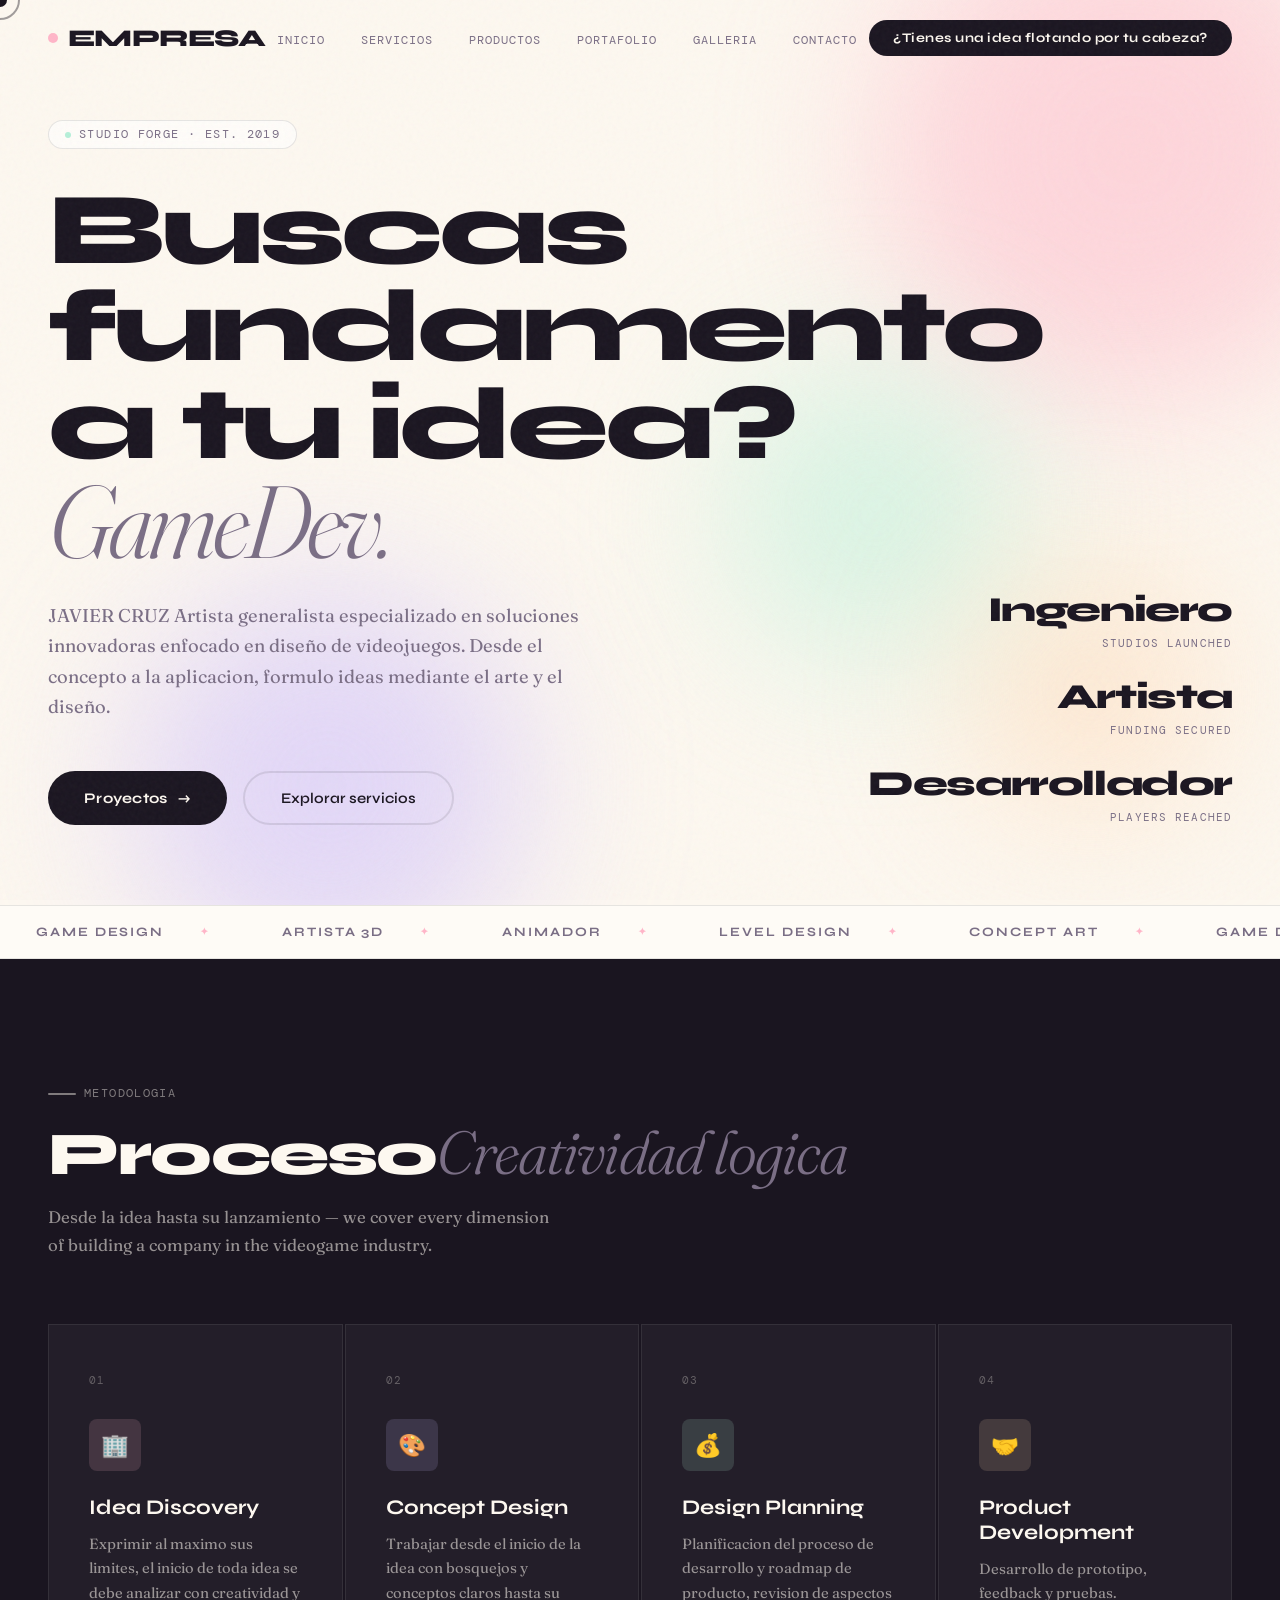
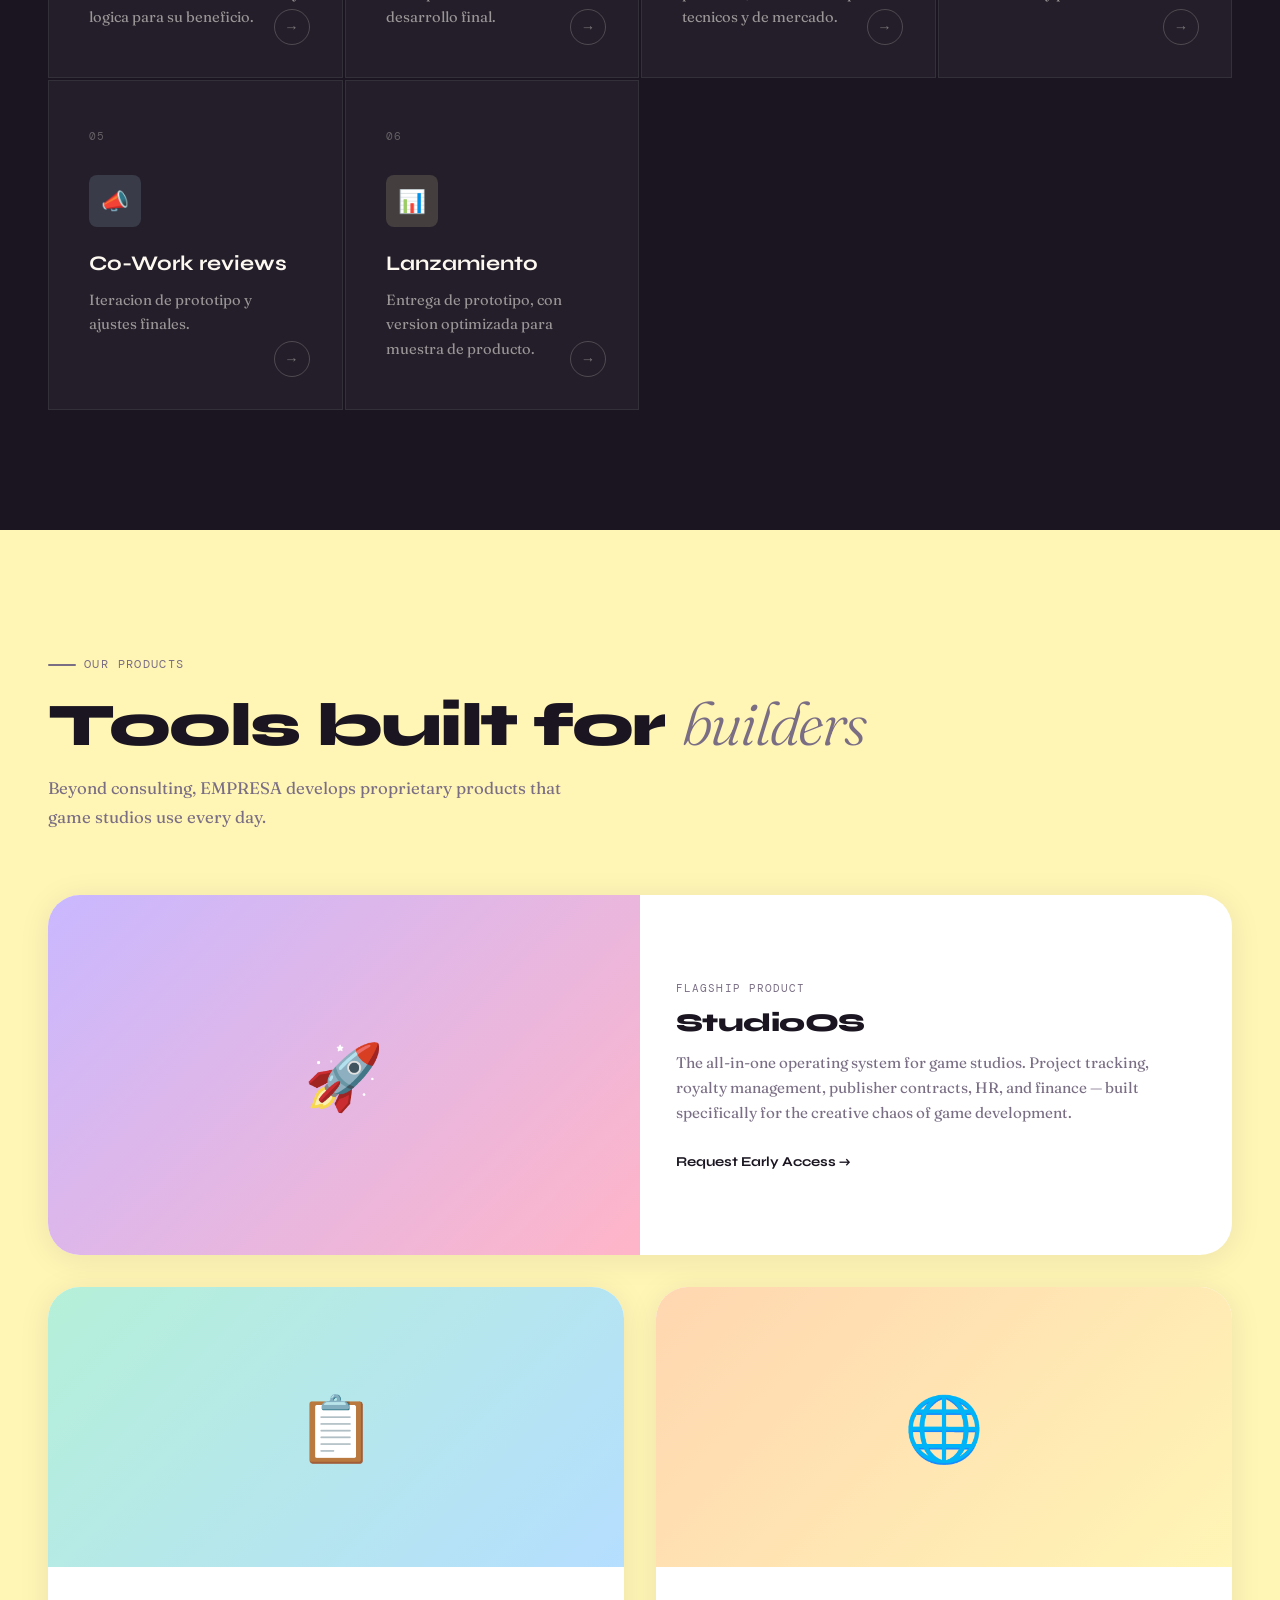
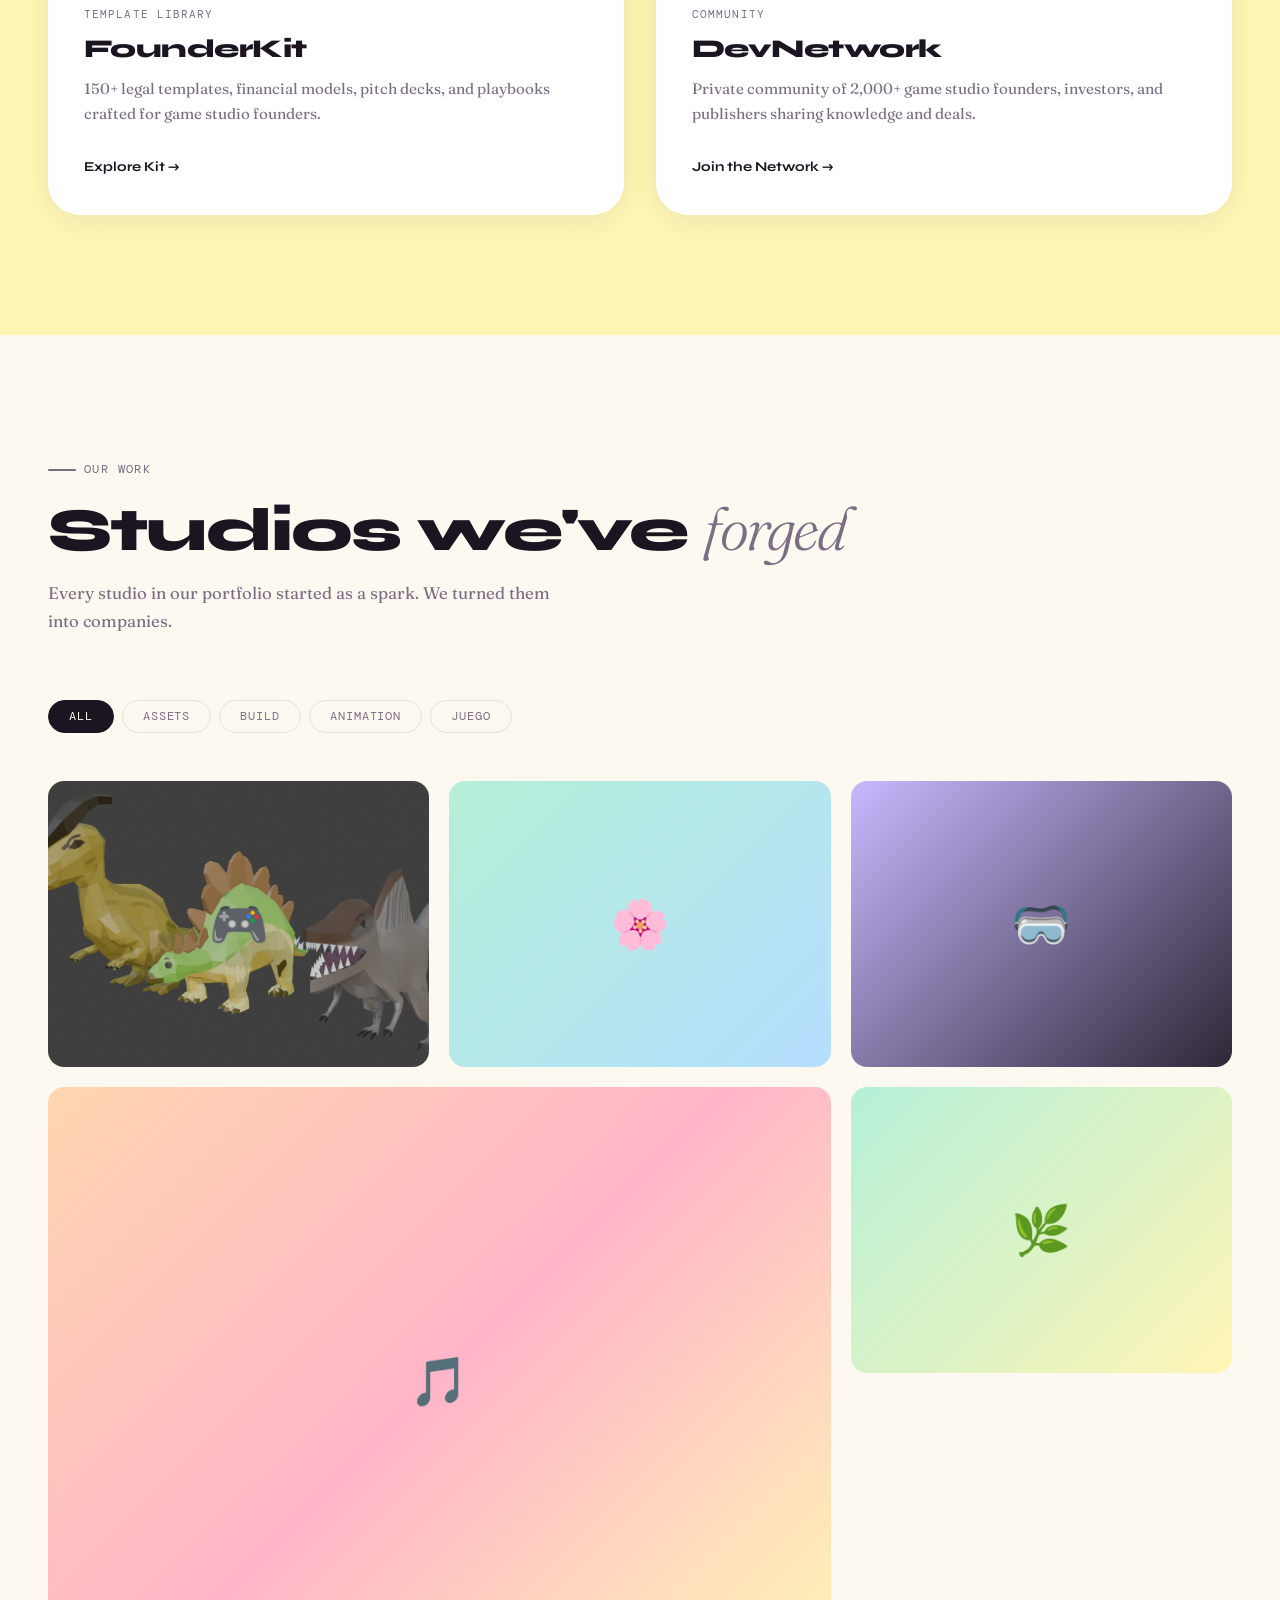
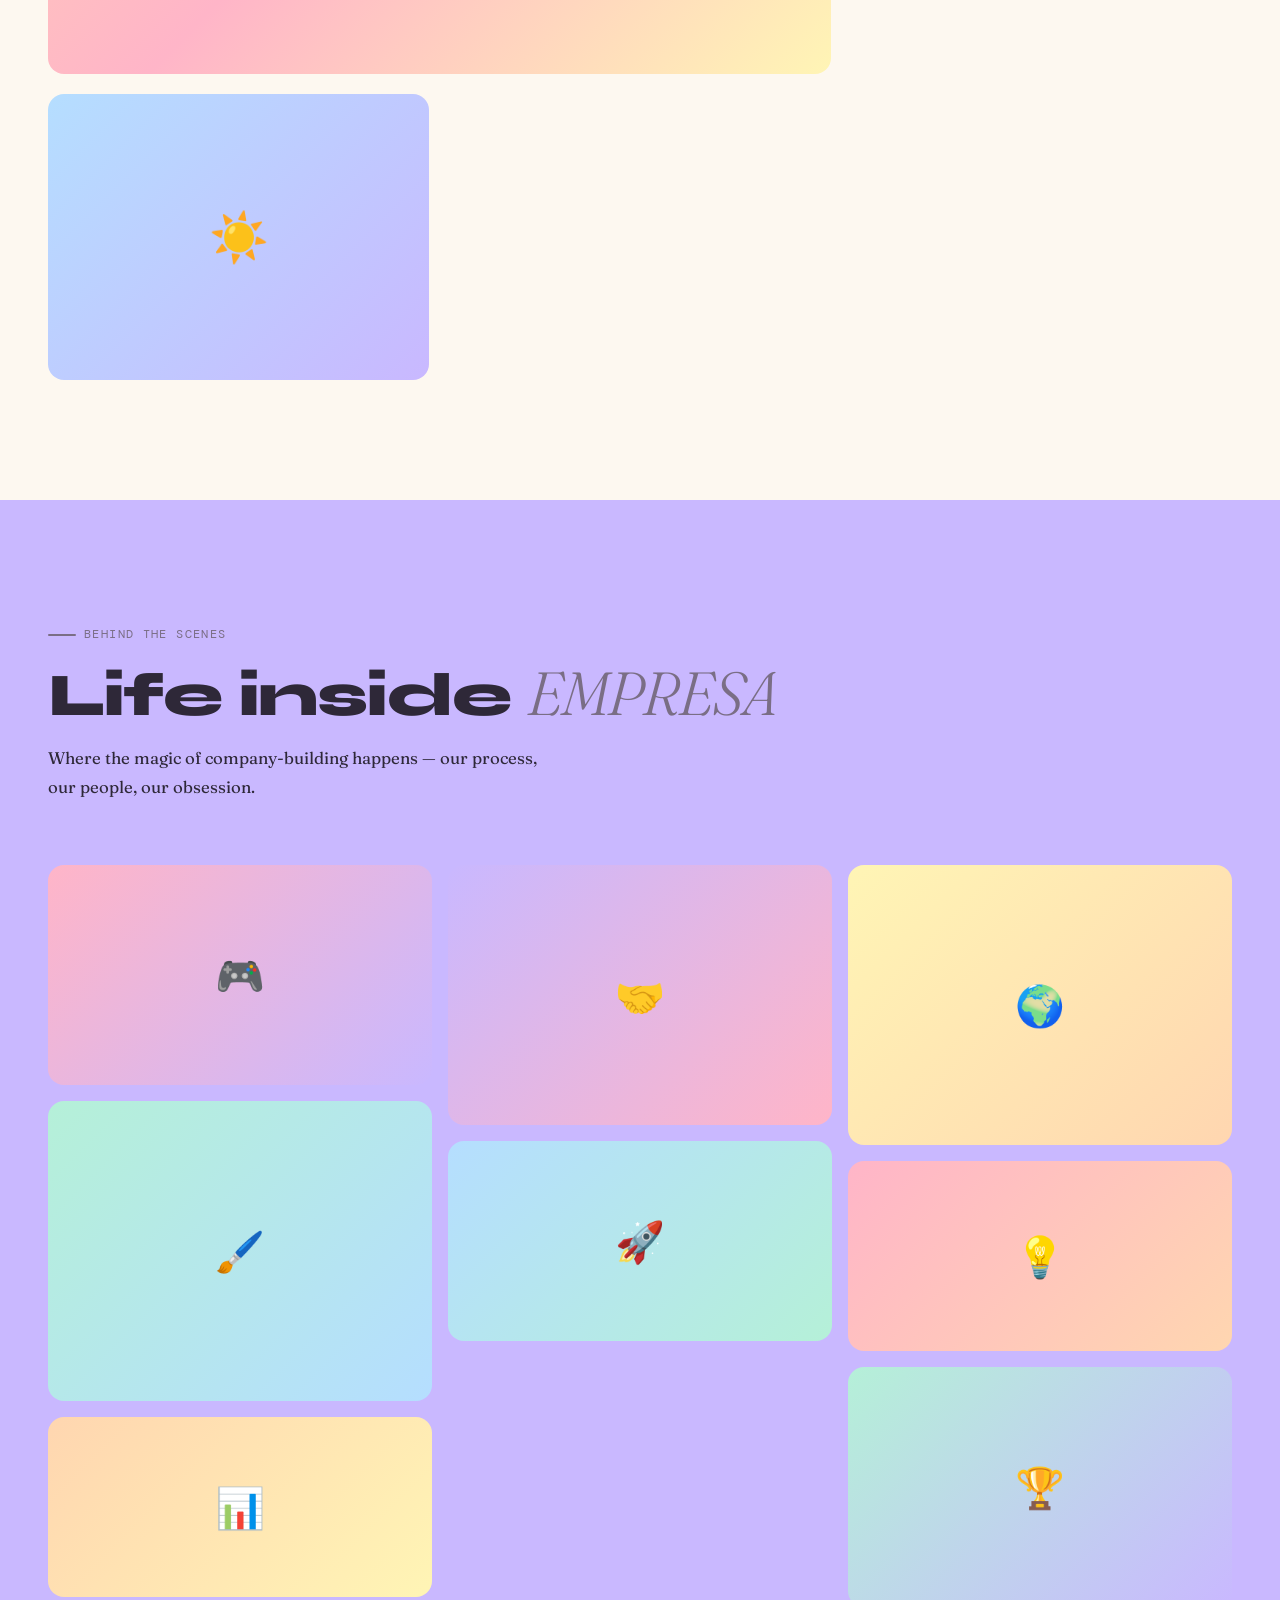
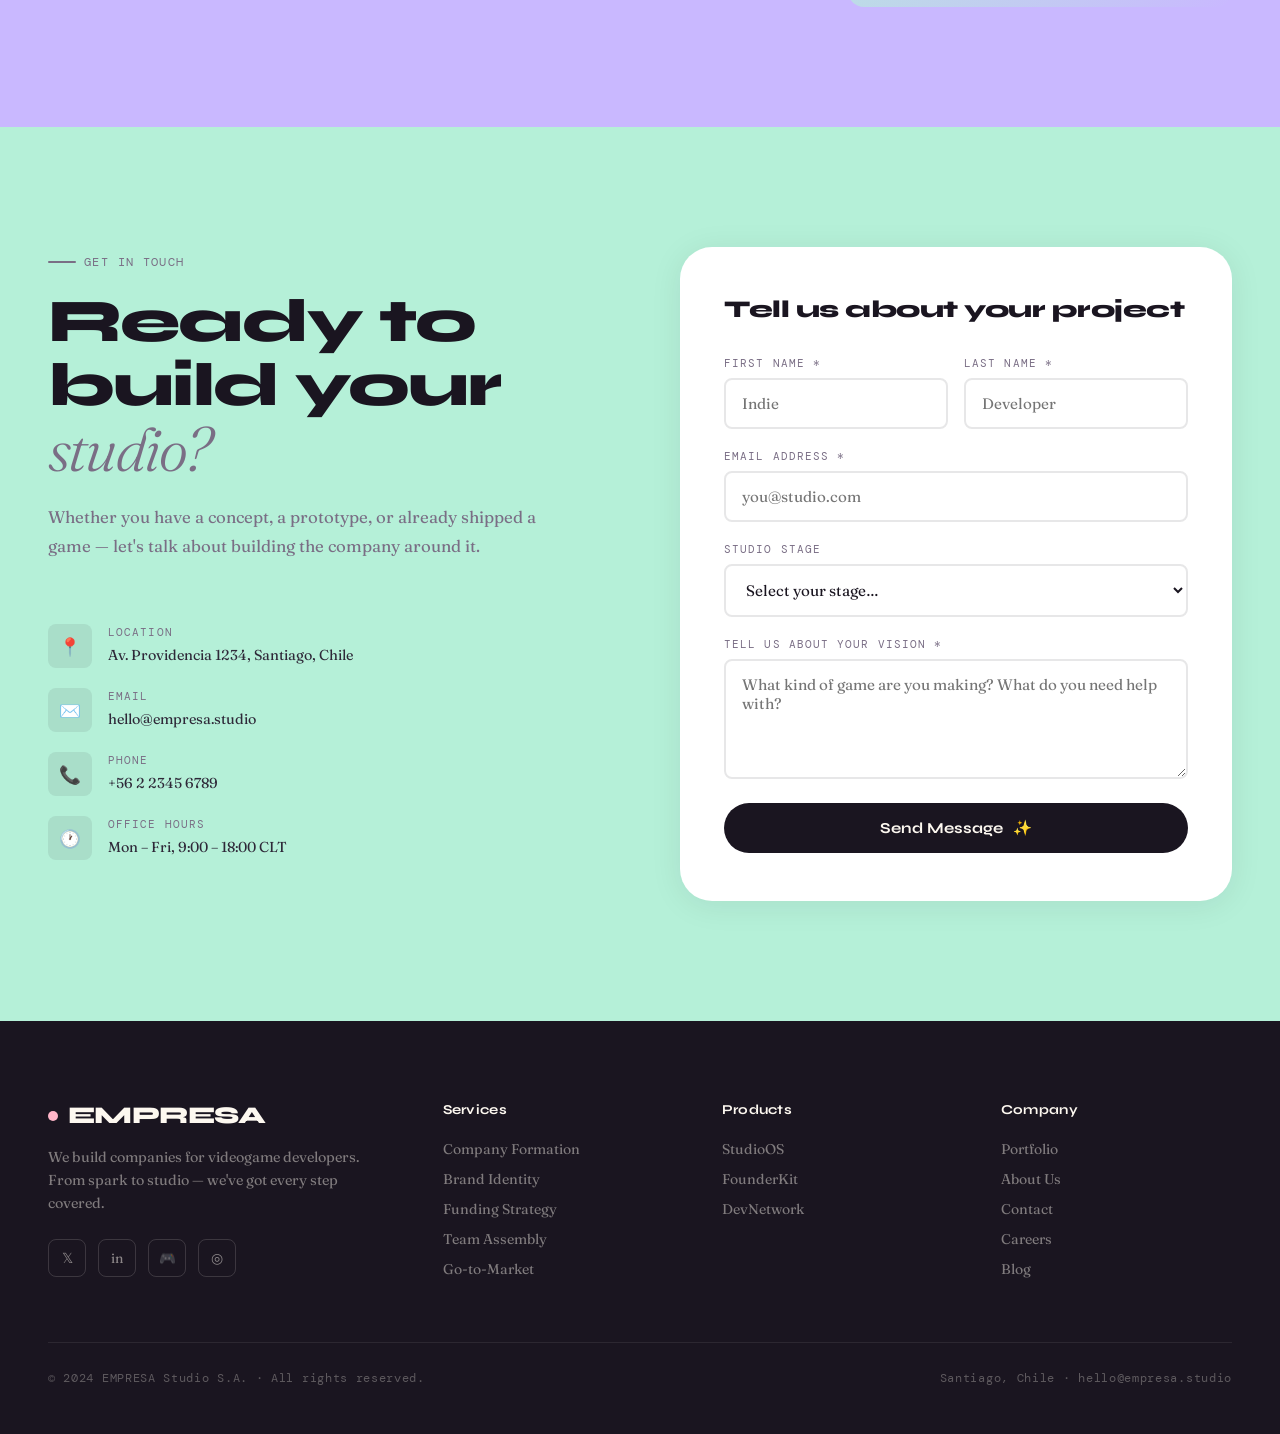
==== commit 03f36d84: "Add files via upload" ====
--- a/index.html
+++ b/index.html
@@ -137,7 +137,7 @@
   <section id="services" aria-label="Services">
     <div class="reveal">
       <div class="section-label">Metodologia</div>
-      <h2 class="section-title">Analizar como videojuego<em>Creatividad logica</em></h2>
+      <h2 class="section-title">Proceso<em>Creatividad logica</em></h2>
       <p class="section-desc">Desde la idea hasta su lanzamiento — we cover every dimension of building a company in the videogame industry.</p>
     </div>
 
@@ -145,48 +145,48 @@
       <article class="service-card reveal" style="--service-color: var(--pink);" role="listitem" tabindex="0">
         <div class="service-num">01</div>
         <div class="service-icon" style="background: rgba(255,181,200,0.15);">🏢</div>
-        <h3 class="service-name">Company Formation</h3>
-        <p class="service-desc">Legal setup, corporate structure, shareholder agreements, and fiscal registration — all tailored for game studios.</p>
+        <h3 class="service-name">Idea Discovery</h3>
+        <p class="service-desc">Exprimir al maximo sus limites, el inicio de toda idea se debe analizar con creatividad y logica para su beneficio.</p>
         <div class="service-arrow" aria-hidden="true">→</div>
       </article>
 
       <article class="service-card reveal reveal-delay-1" style="--service-color: var(--lavender);" role="listitem" tabindex="0">
         <div class="service-num">02</div>
         <div class="service-icon" style="background: rgba(201,184,255,0.15);">🎨</div>
-        <h3 class="service-name">Brand Identity</h3>
-        <p class="service-desc">Name, visual identity, tone of voice, and brand guidelines that make your studio unforgettable in a crowded market.</p>
+        <h3 class="service-name">Concept Design</h3>
+        <p class="service-desc">Trabajar desde el inicio de la idea con bosquejos y conceptos claros hasta su desarrollo final.</p>
         <div class="service-arrow" aria-hidden="true">→</div>
       </article>
 
       <article class="service-card reveal reveal-delay-2" style="--service-color: var(--mint);" role="listitem" tabindex="0">
         <div class="service-num">03</div>
         <div class="service-icon" style="background: rgba(181,240,216,0.15);">💰</div>
-        <h3 class="service-name">Funding Strategy</h3>
-        <p class="service-desc">Pitch deck creation, investor introductions, grant applications, and funding roadmap design for indie and mid-size studios.</p>
+        <h3 class="service-name">Design Planning</h3>
+        <p class="service-desc">Planificacion del proceso de desarrollo y roadmap de producto, revision de aspectos tecnicos y de mercado.</p>
         <div class="service-arrow" aria-hidden="true">→</div>
       </article>
 
       <article class="service-card reveal reveal-delay-3" style="--service-color: var(--peach);" role="listitem" tabindex="0">
         <div class="service-num">04</div>
         <div class="service-icon" style="background: rgba(255,214,176,0.15);">🤝</div>
-        <h3 class="service-name">Team Assembly</h3>
-        <p class="service-desc">Recruitment strategy, co-founder matchmaking, culture design, and talent onboarding systems for studios at every stage.</p>
+        <h3 class="service-name">Product Development</h3>
+        <p class="service-desc">Desarrollo de prototipo, feedback y pruebas.</p>
         <div class="service-arrow" aria-hidden="true">→</div>
       </article>
 
       <article class="service-card reveal" style="--service-color: var(--sky);" role="listitem" tabindex="0">
         <div class="service-num">05</div>
         <div class="service-icon" style="background: rgba(181,222,255,0.15);">📣</div>
-        <h3 class="service-name">Go-to-Market</h3>
-        <p class="service-desc">Launch strategy, community building, publisher relations, and platform negotiations to maximize your game's reach.</p>
+        <h3 class="service-name">Co-Work reviews</h3>
+        <p class="service-desc">Iteracion de prototipo y ajustes finales. </p>
         <div class="service-arrow" aria-hidden="true">→</div>
       </article>
 
       <article class="service-card reveal reveal-delay-1" style="--service-color: var(--lemon);" role="listitem" tabindex="0">
         <div class="service-num">06</div>
         <div class="service-icon" style="background: rgba(255,245,181,0.15);">📊</div>
-        <h3 class="service-name">Operations & Growth</h3>
-        <p class="service-desc">Business processes, KPI frameworks, revenue models, and growth systems that scale with your studio's success.</p>
+        <h3 class="service-name">Lanzamiento</h3>
+        <p class="service-desc">Entrega de prototipo, con version optimizada para muestra de producto.</p>
         <div class="service-arrow" aria-hidden="true">→</div>
       </article>
     </div>
@@ -247,19 +247,19 @@
 
     <div class="portfolio-filter reveal" role="group" aria-label="Portfolio filters">
       <button class="filter-btn active" onclick="filterPortfolio('all', this)" aria-pressed="true">All</button>
-      <button class="filter-btn" onclick="filterPortfolio('indie', this)" aria-pressed="false">Indie</button>
-      <button class="filter-btn" onclick="filterPortfolio('mid', this)" aria-pressed="false">Mid-size</button>
-      <button class="filter-btn" onclick="filterPortfolio('mobile', this)" aria-pressed="false">Mobile</button>
-      <button class="filter-btn" onclick="filterPortfolio('vr', this)" aria-pressed="false">VR/AR</button>
+      <button class="filter-btn" onclick="filterPortfolio('indie', this)" aria-pressed="false">Assets</button>
+      <button class="filter-btn" onclick="filterPortfolio('mid', this)" aria-pressed="false">Build</button>
+      <button class="filter-btn" onclick="filterPortfolio('mobile', this)" aria-pressed="false">Animation</button>
+      <button class="filter-btn" onclick="filterPortfolio('vr', this)" aria-pressed="false">Juego</button>
     </div>
 
     <div class="portfolio-grid" id="portfolioGrid">
       <article class="portfolio-item reveal" data-cat="indie" tabindex="0" aria-label="Neon Drift studio project">
-        <div class="portfolio-visual" style="background: linear-gradient(135deg, var(--pink), var(--lavender));">🎮</div>
-        <div class="portfolio-overlay">
-          <div class="portfolio-meta">
-            <div class="portfolio-client">Indie · 2023</div>
-            <div class="portfolio-title">Neon Drift Studio</div>
+        <div class="portfolio-visual" style="background-image: url('Referencias/DinosDinos.jpg'); background-size: cover; background-position: center; background-repeat: no-repeat;">🎮</div>
+        <div class="portfolio-overlay">
+          <div class="portfolio-meta">
+            <div class="portfolio-client">Assets · 2024</div>
+            <div class="portfolio-title">DinosAr</div>
           </div>
         </div>
       </article>
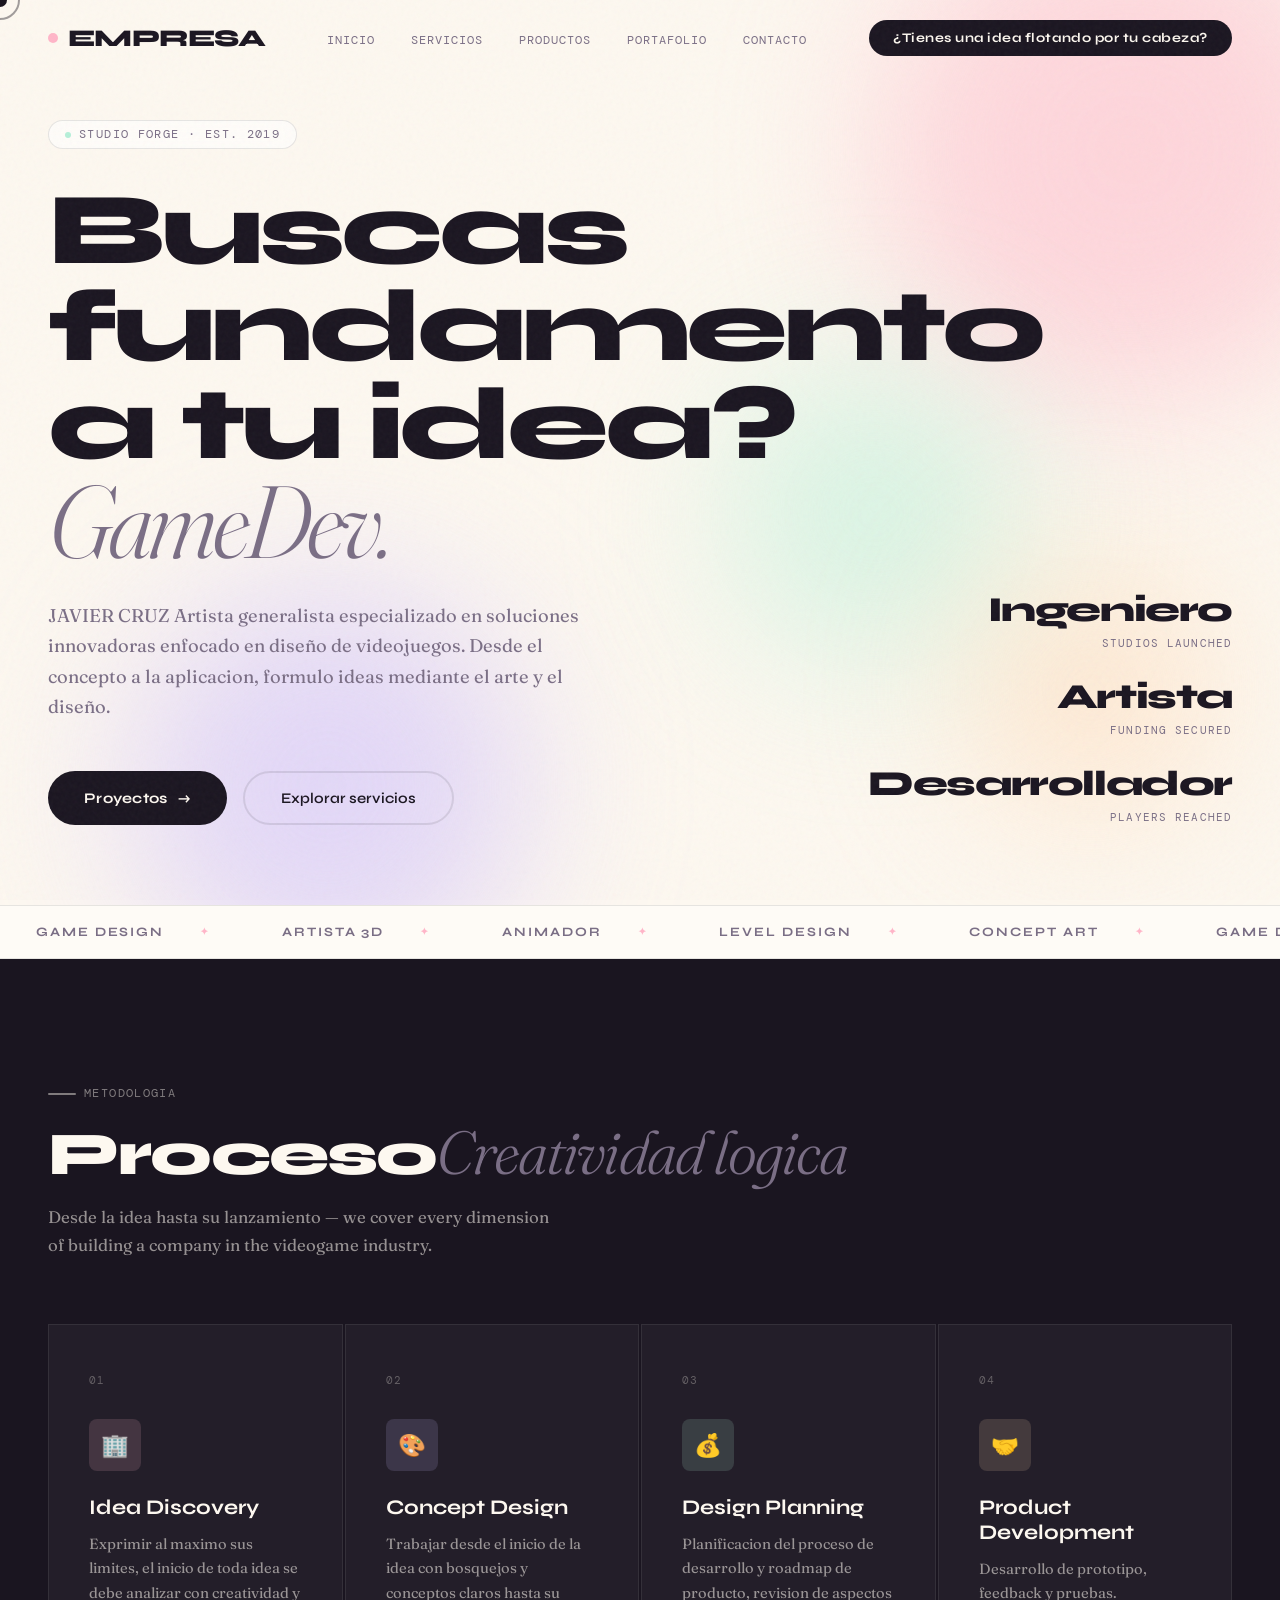
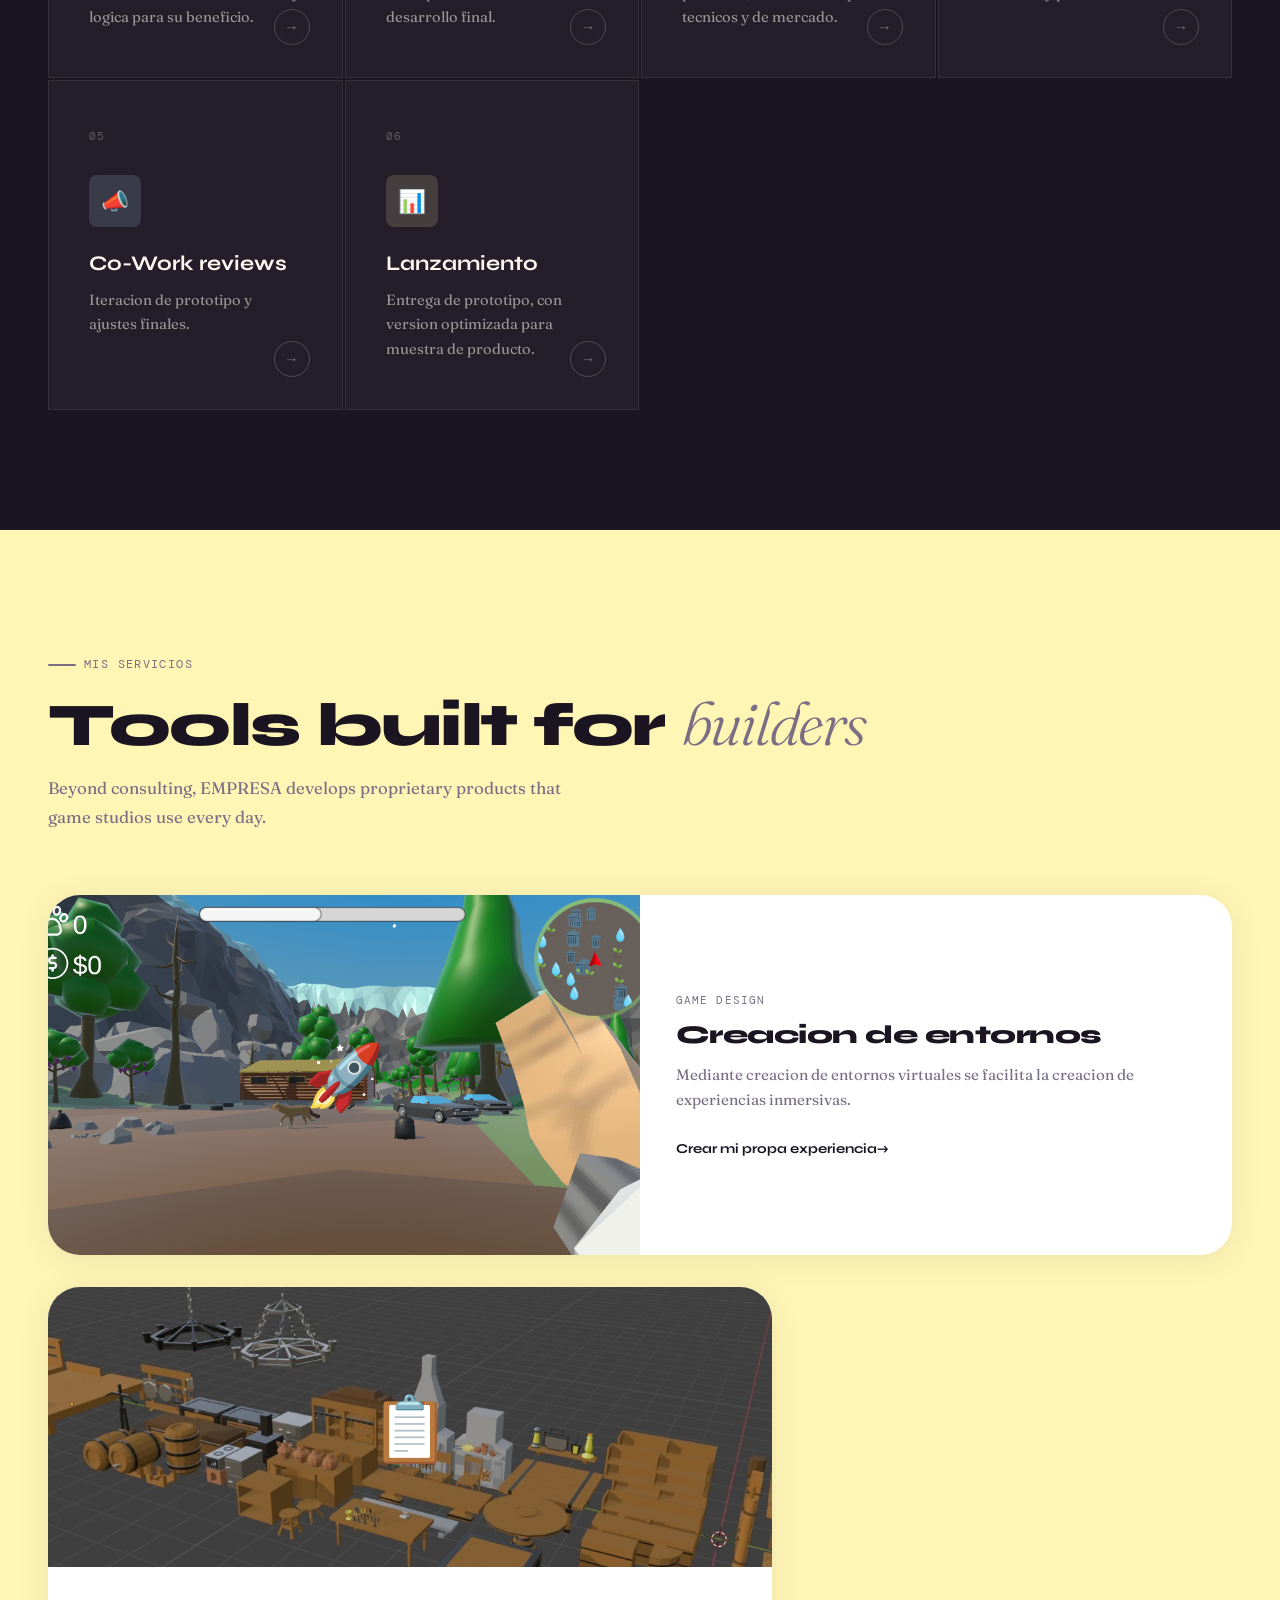
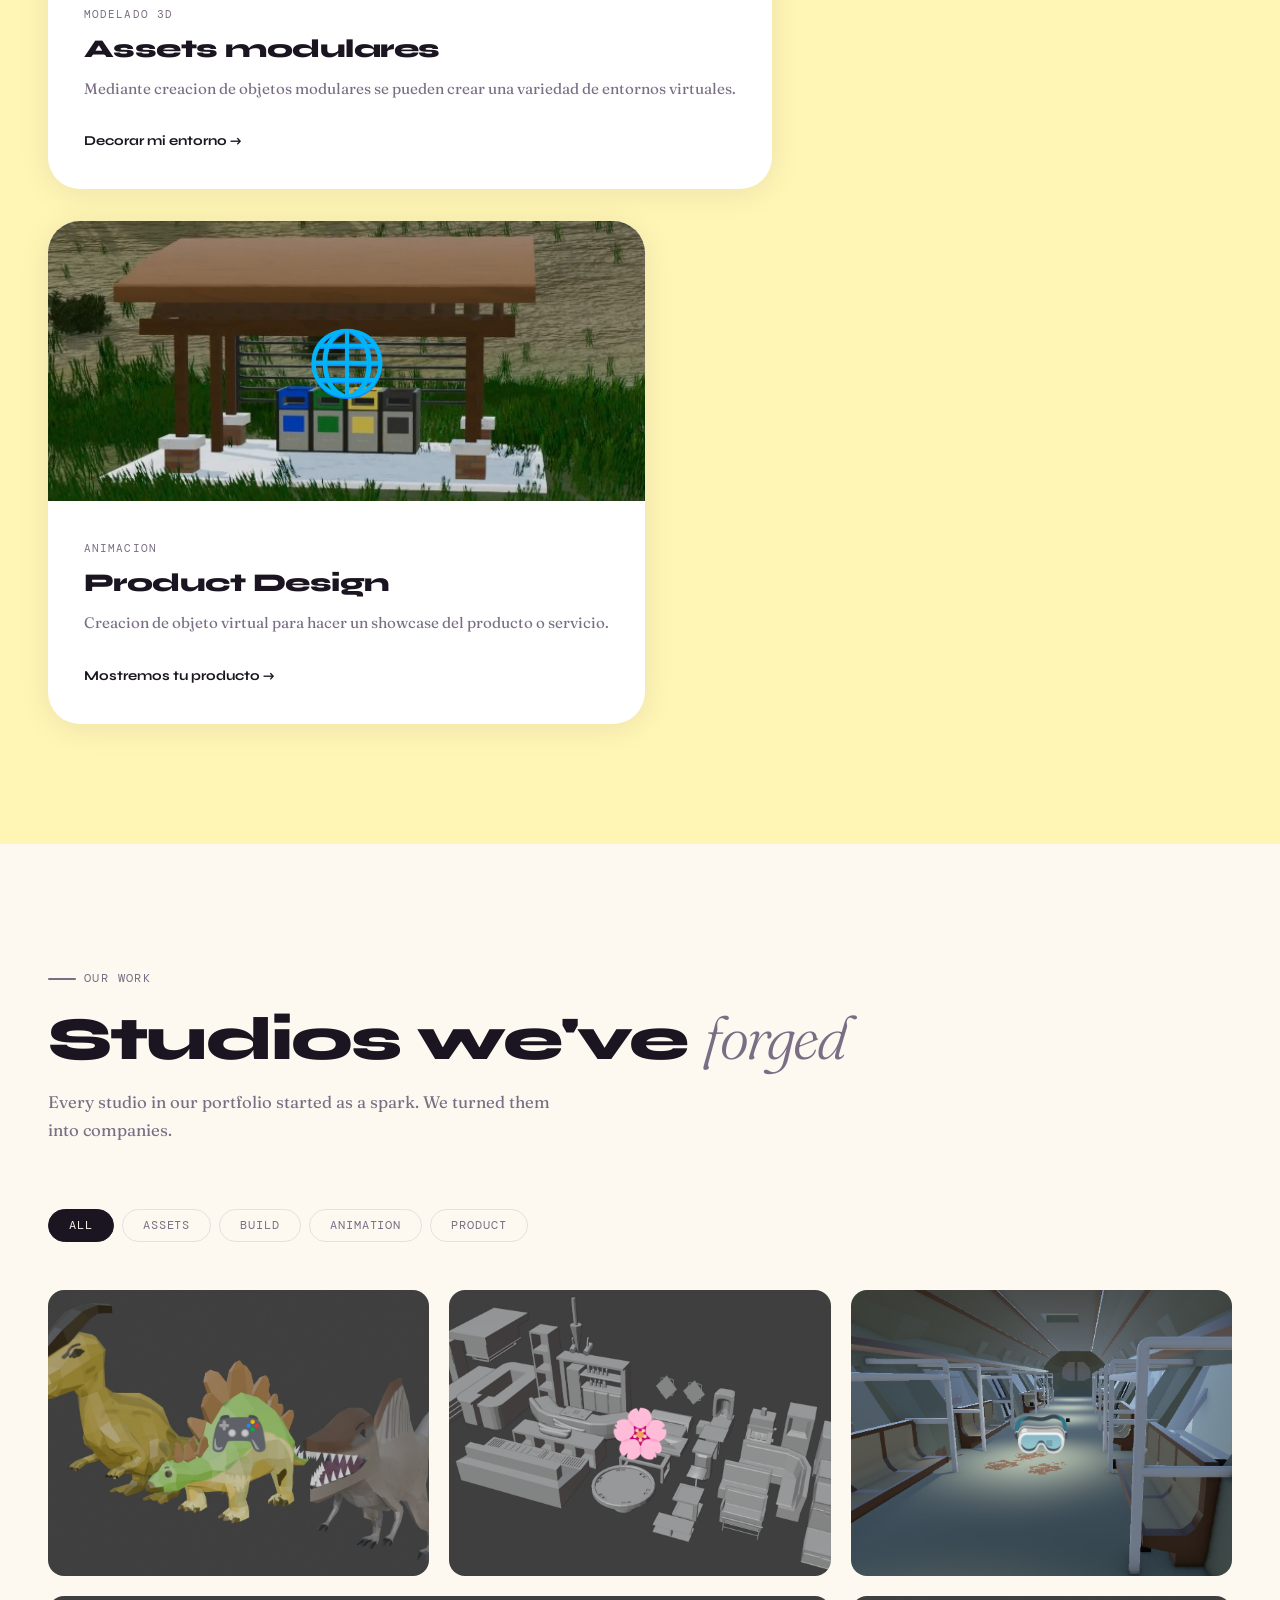
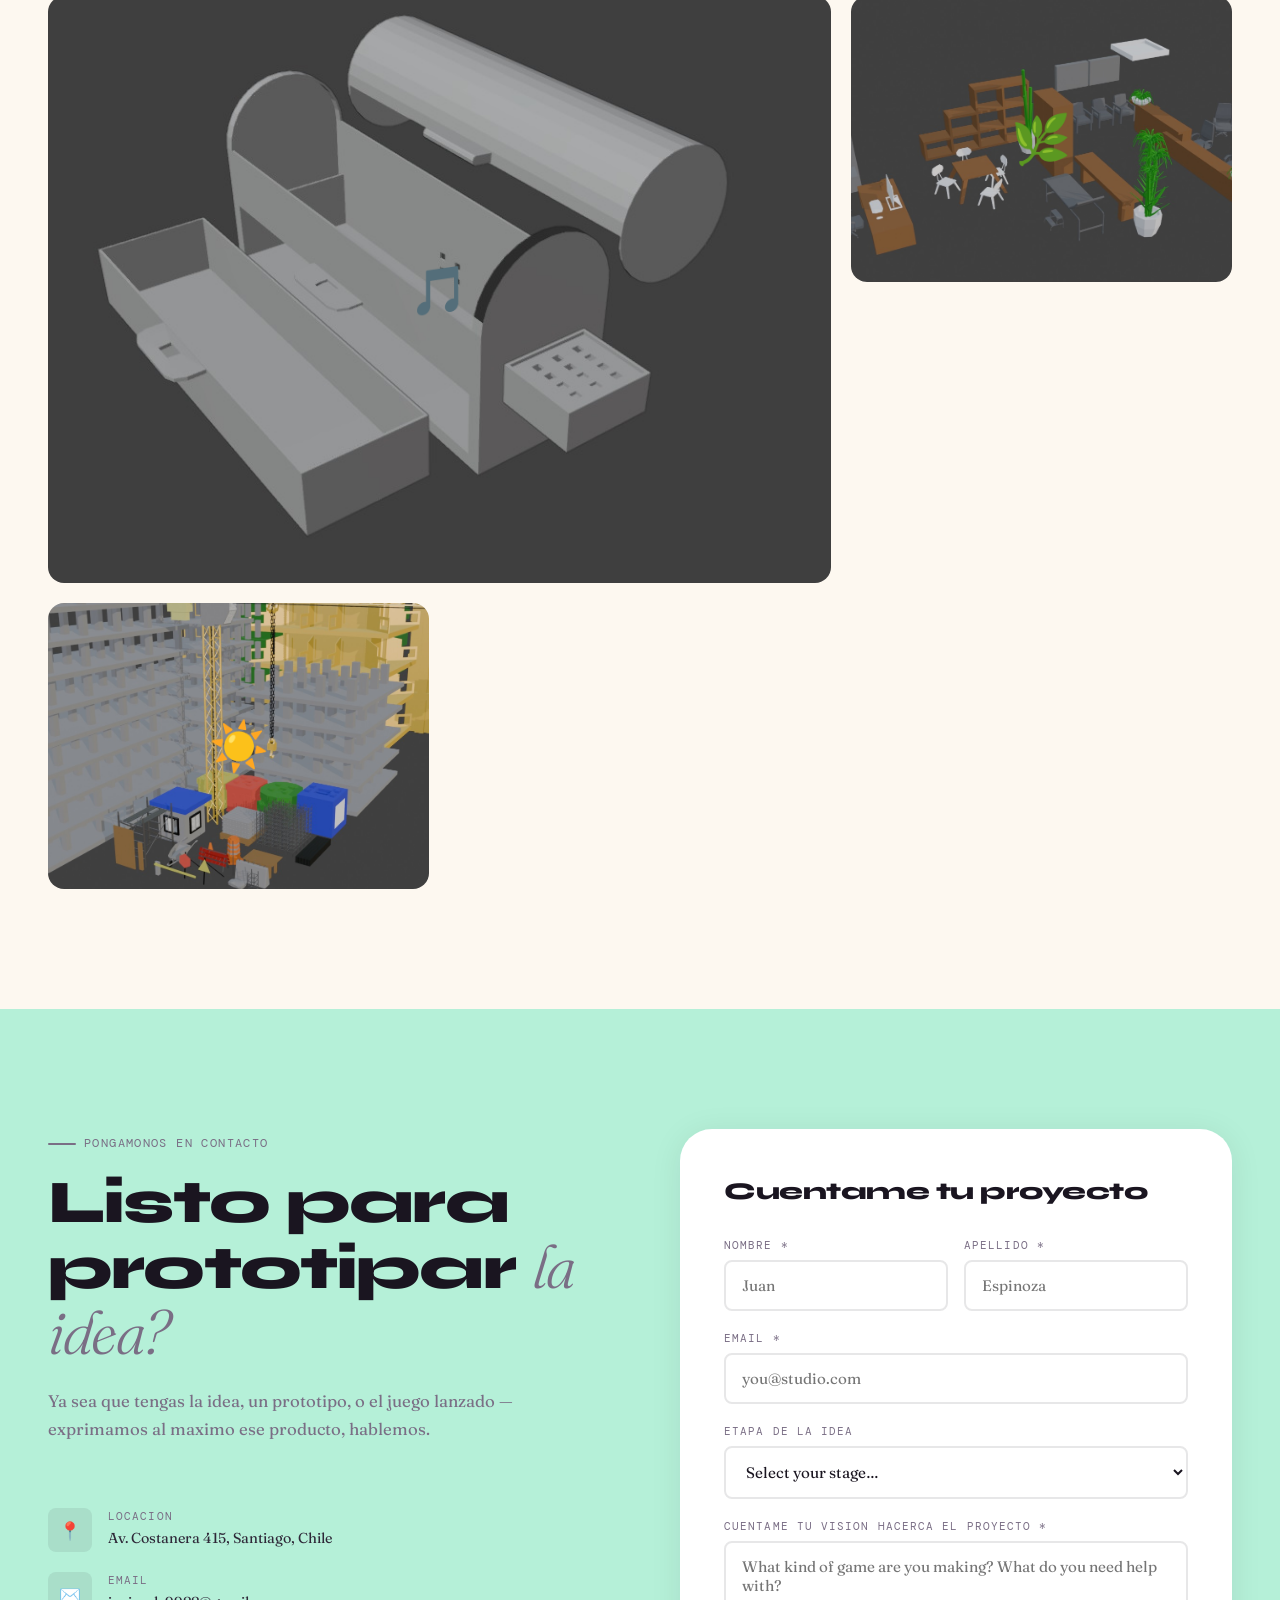
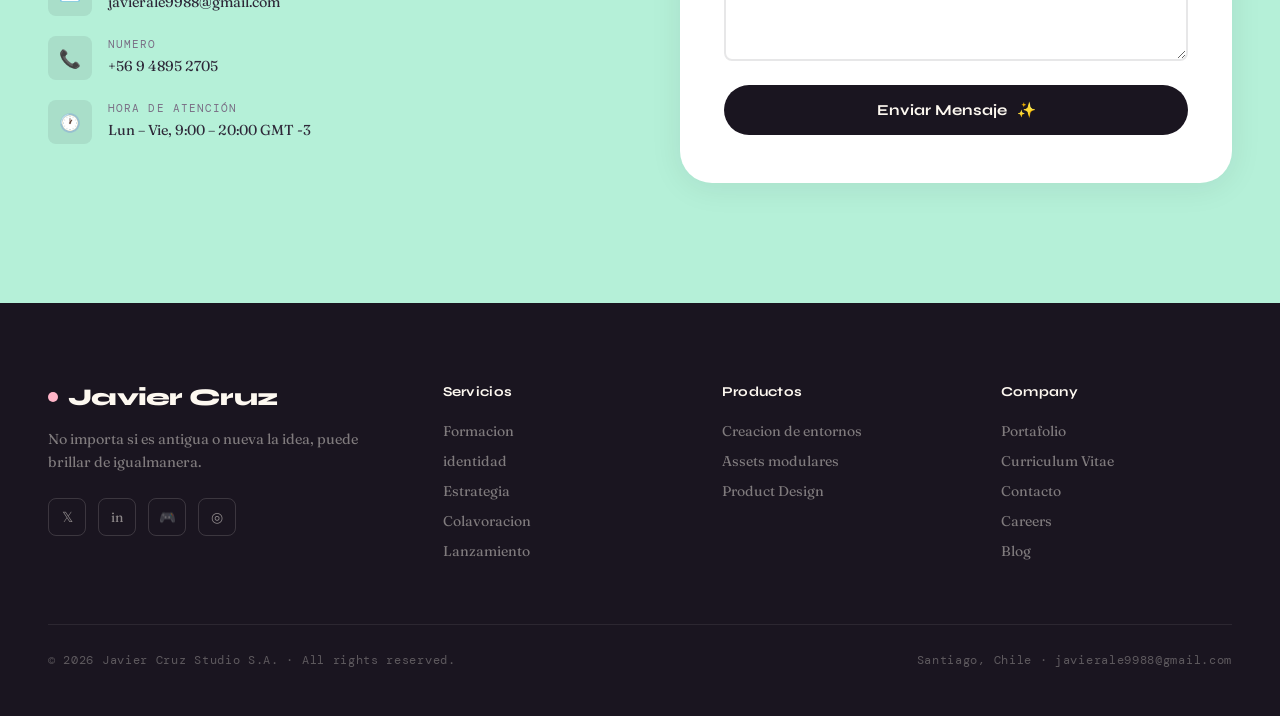
==== commit 2bb8f389: "Add files via upload" ====
--- a/index.html
+++ b/index.html
@@ -36,7 +36,6 @@
     <a href="#services" onclick="closeMobile()">Servicios</a>
     <a href="#products" onclick="closeMobile()">Productos</a>
     <a href="#portfolio" onclick="closeMobile()">Portafolio</a>
-    <a href="#gallery" onclick="closeMobile()">Galleria</a>
     <a href="#contact" onclick="closeMobile()">Contacto</a>
   </div>
 
@@ -53,7 +52,6 @@
       <li><a href="#services">Servicios</a></li>
       <li><a href="#products">Productos</a></li>
       <li><a href="#portfolio">Portafolio</a></li>
-      <li><a href="#gallery">Galleria</a></li>
       <li><a href="#contact">Contacto</a></li>
     </ul>
     <a href="#contact" class="nav-cta">¿Tienes una idea flotando por tu cabeza?</a>
@@ -197,39 +195,39 @@
   ============================================= -->
   <section id="products" aria-label="Products">
     <div class="reveal">
-      <div class="section-label">Our Products</div>
+      <div class="section-label">Mis servicios</div>
       <h2 class="section-title">Tools built for <em>builders</em></h2>
       <p class="section-desc">Beyond consulting, EMPRESA develops proprietary products that game studios use every day.</p>
     </div>
 
     <div class="products-layout">
       <article class="product-card featured reveal">
-        <div class="product-visual" style="background: linear-gradient(135deg, var(--lavender), var(--pink));">🚀</div>
+        <div class="product-visual" style="background: url('Referencias/Ecobridge.png'); background-size: cover; background-position: center; background-repeat: no-repeat;">🚀</div>
         <div class="product-info">
-          <div class="product-tag">Flagship Product</div>
-          <h3 class="product-name">StudioOS</h3>
-          <p class="product-desc">The all-in-one operating system for game studios. Project tracking, royalty management, publisher contracts, HR, and finance — built specifically for the creative chaos of game development.</p>
-          <a href="#contact" class="product-link">Request Early Access →</a>
+          <div class="product-tag">Game Design</div>
+          <h3 class="product-name">Creacion de entornos</h3>
+          <p class="product-desc">Mediante creacion de entornos virtuales se facilita la creacion de experiencias inmersivas.</p>
+          <a href="#contact" class="product-link">Crear mi propa experiencia→</a>
         </div>
       </article>
 
       <article class="product-card reveal reveal-delay-1">
-        <div class="product-visual" style="background: linear-gradient(135deg, var(--mint), var(--sky));">📋</div>
+        <div class="product-visual" style="background: url('Referencias/ModularMedieval.jpg'); background-size: cover; background-position: center; background-repeat: no-repeat;">📋</div>
         <div class="product-info">
-          <div class="product-tag">Template Library</div>
-          <h3 class="product-name">FounderKit</h3>
-          <p class="product-desc">150+ legal templates, financial models, pitch decks, and playbooks crafted for game studio founders.</p>
-          <a href="#contact" class="product-link">Explore Kit →</a>
+          <div class="product-tag">Modelado 3D</div>
+          <h3 class="product-name">Assets modulares</h3>
+          <p class="product-desc">Mediante creacion de objetos modulares se pueden crear una variedad de entornos virtuales.</p>
+          <a href="#contact" class="product-link">Decorar mi entorno →</a>
         </div>
       </article>
 
       <article class="product-card reveal reveal-delay-2">
-        <div class="product-visual" style="background: linear-gradient(135deg, var(--peach), var(--lemon));">🌐</div>
+        <div class="product-visual" style="background: url('Referencias/TelefericoToma1.jpg'); background-size: cover; background-position: center; background-repeat: no-repeat;">🌐</div>
         <div class="product-info">
-          <div class="product-tag">Community</div>
-          <h3 class="product-name">DevNetwork</h3>
-          <p class="product-desc">Private community of 2,000+ game studio founders, investors, and publishers sharing knowledge and deals.</p>
-          <a href="#contact" class="product-link">Join the Network →</a>
+          <div class="product-tag">Animacion</div>
+          <h3 class="product-name">Product Design</h3>
+          <p class="product-desc">Creacion de objeto virtual para hacer un showcase del producto o servicio.</p>
+          <a href="#contact" class="product-link">Mostremos tu producto →</a>
         </div>
       </article>
     </div>
@@ -247,14 +245,14 @@
 
     <div class="portfolio-filter reveal" role="group" aria-label="Portfolio filters">
       <button class="filter-btn active" onclick="filterPortfolio('all', this)" aria-pressed="true">All</button>
-      <button class="filter-btn" onclick="filterPortfolio('indie', this)" aria-pressed="false">Assets</button>
-      <button class="filter-btn" onclick="filterPortfolio('mid', this)" aria-pressed="false">Build</button>
-      <button class="filter-btn" onclick="filterPortfolio('mobile', this)" aria-pressed="false">Animation</button>
-      <button class="filter-btn" onclick="filterPortfolio('vr', this)" aria-pressed="false">Juego</button>
+      <button class="filter-btn" onclick="filterPortfolio('Assets', this)" aria-pressed="false">Assets</button>
+      <button class="filter-btn" onclick="filterPortfolio('Build', this)" aria-pressed="false">Build</button>
+      <button class="filter-btn" onclick="filterPortfolio('Animation', this)" aria-pressed="false">Animation</button>
+      <button class="filter-btn" onclick="filterPortfolio('Product', this)" aria-pressed="false">Product</button>
     </div>
 
     <div class="portfolio-grid" id="portfolioGrid">
-      <article class="portfolio-item reveal" data-cat="indie" tabindex="0" aria-label="Neon Drift studio project">
+      <article class="portfolio-item reveal" data-cat="Assets" tabindex="0" aria-label="Neon Drift studio project">
         <div class="portfolio-visual" style="background-image: url('Referencias/DinosDinos.jpg'); background-size: cover; background-position: center; background-repeat: no-repeat;">🎮</div>
         <div class="portfolio-overlay">
           <div class="portfolio-meta">
@@ -264,117 +262,95 @@
         </div>
       </article>
 
-      <article class="portfolio-item reveal reveal-delay-1" data-cat="mobile" tabindex="0" aria-label="PixelBlossom studio project">
-        <div class="portfolio-visual" style="background: linear-gradient(135deg, var(--mint), var(--sky));">🌸</div>
-        <div class="portfolio-overlay">
-          <div class="portfolio-meta">
-            <div class="portfolio-client">Mobile · 2023</div>
-            <div class="portfolio-title">PixelBlossom Games</div>
-          </div>
-        </div>
-      </article>
-
-      <article class="portfolio-item reveal reveal-delay-2" data-cat="vr" tabindex="0" aria-label="Void Horizon studio project">
-        <div class="portfolio-visual" style="background: linear-gradient(135deg, var(--lavender), var(--ink2));">🥽</div>
-        <div class="portfolio-overlay">
-          <div class="portfolio-meta">
-            <div class="portfolio-client">VR/AR · 2022</div>
-            <div class="portfolio-title">Void Horizon XR</div>
-          </div>
-        </div>
-      </article>
-
-      <article class="portfolio-item reveal" data-cat="mid" tabindex="0" aria-label="Waveform Games studio project" style="grid-column: span 2;">
-        <div class="portfolio-visual" style="background: linear-gradient(135deg, var(--peach), var(--pink), var(--lemon)); height: 100%;">🎵</div>
-        <div class="portfolio-overlay">
-          <div class="portfolio-meta">
-            <div class="portfolio-client">Mid-size · 2022</div>
-            <div class="portfolio-title">Waveform Games</div>
+      <article class="portfolio-item reveal reveal-delay-1" data-cat="Assets" tabindex="0" aria-label="PixelBlossom studio project">
+        <div class="portfolio-visual" style="background-image: url('Referencias/ModularDisco.jpg'); background-size: cover; background-position: center; background-repeat: no-repeat;">🌸</div>
+        <div class="portfolio-overlay">
+          <div class="portfolio-meta">
+            <div class="portfolio-client">Assets · 2023</div>
+            <div class="portfolio-title">Le Saussages</div>
+          </div>
+        </div>
+      </article>
+
+      <article class="portfolio-item reveal reveal-delay-2" data-cat="Build" tabindex="0" aria-label="Void Horizon studio project">
+        <div class="portfolio-visual" style="background-image: url('Referencias/TrenJuego.jpg'); background-size: cover; background-position: center; background-repeat: no-repeat;">🥽</div>
+        <div class="portfolio-overlay">
+          <div class="portfolio-meta">
+            <div class="portfolio-client">Build · 2024</div>
+            <div class="portfolio-title">Simulador de limpieza metrotren VR</div>
+          </div>
+        </div>
+      </article>
+
+      <article class="portfolio-item reveal" data-cat="Product" tabindex="0" aria-label="Waveform Games studio project" style="grid-column: span 2;">
+        <div class="portfolio-visual" style="background-image: url('Referencias/CeniceroGanador.jpg'); background-size: cover; background-position: center; background-repeat: no-repeat;">🎵</div>
+        <div class="portfolio-overlay">
+          <div class="portfolio-meta">
+            <div class="portfolio-client">Product · 2022</div>
+            <div class="portfolio-title">Ecolillas, cenicero funcional</div>
           </div>
         </div>
       </article>
 
       <article class="portfolio-item reveal reveal-delay-1" data-cat="indie" tabindex="0" aria-label="Bramble Forge studio project">
-        <div class="portfolio-visual" style="background: linear-gradient(135deg, var(--mint), var(--lemon));">🌿</div>
-        <div class="portfolio-overlay">
-          <div class="portfolio-meta">
-            <div class="portfolio-client">Indie · 2024</div>
-            <div class="portfolio-title">Bramble Forge</div>
-          </div>
-        </div>
-      </article>
-
-      <article class="portfolio-item reveal reveal-delay-2" data-cat="mobile" tabindex="0" aria-label="Solstice Tap studio project">
-        <div class="portfolio-visual" style="background: linear-gradient(135deg, var(--sky), var(--lavender));">☀️</div>
-        <div class="portfolio-overlay">
-          <div class="portfolio-meta">
-            <div class="portfolio-client">Mobile · 2024</div>
-            <div class="portfolio-title">Solstice Tap</div>
+        <div class="portfolio-visual" style="background-image: url('Referencias/AudiometroOficina.jpg'); background-size: cover; background-position: center; background-repeat: no-repeat;">🌿</div>
+        <div class="portfolio-overlay">
+          <div class="portfolio-meta">
+            <div class="portfolio-client">Build · 2024</div>
+            <div class="portfolio-title">Audiometro oficina</div>
+          </div>
+        </div>
+      </article>
+
+      <article class="portfolio-item reveal reveal-delay-2" data-cat="Assets" tabindex="0" aria-label="Solstice Tap studio project">
+        <div class="portfolio-visual" style="background-image: url('Referencias/ModularGrua.jpg'); background-size: cover; background-position: center; background-repeat: no-repeat;">☀️</div>
+        <div class="portfolio-overlay">
+          <div class="portfolio-meta">
+            <div class="portfolio-client">Assets · 2024</div>
+            <div class="portfolio-title">Simulador de Grua VR</div>
           </div>
         </div>
       </article>
     </div>
   </section>
 
-  <!-- =============================================
-       GALLERY
-  ============================================= -->
-  <section id="gallery" aria-label="Gallery">
-    <div class="reveal">
-      <div class="section-label">Behind the Scenes</div>
-      <h2 class="section-title">Life inside <em>EMPRESA</em></h2>
-      <p class="section-desc" style="color: var(--ink2);">Where the magic of company-building happens — our process, our people, our obsession.</p>
-    </div>
-    <!-- Gallery items rendered dynamically by script.js -->
-    <div class="gallery-masonry reveal" role="list"></div>
-  </section>
-
-  <!-- Gallery Modal -->
-  <div class="gallery-modal" id="galleryModal" role="dialog" aria-modal="true" aria-label="Gallery detail">
-    <div class="gallery-modal-inner">
-      <button class="gallery-modal-close" id="modalClose" aria-label="Close gallery">✕</button>
-      <div class="gallery-modal-emoji" id="modalEmoji"></div>
-      <div class="gallery-modal-title" id="modalTitle"></div>
-      <div class="gallery-modal-desc" id="modalDesc"></div>
-    </div>
-  </div>
 
   <!-- =============================================
        CONTACT
   ============================================= -->
   <section id="contact" aria-label="Contact">
     <div class="contact-info reveal">
-      <div class="section-label">Get in Touch</div>
-      <h2 class="section-title">Ready to build your <em>studio?</em></h2>
-      <p class="section-desc">Whether you have a concept, a prototype, or already shipped a game — let's talk about building the company around it.</p>
+      <div class="section-label">Pongamonos en contacto</div>
+      <h2 class="section-title">Listo para prototipar <em>la idea?</em></h2>
+      <p class="section-desc">Ya sea que tengas la idea, un prototipo, o el juego lanzado — exprimamos al maximo ese producto, hablemos.</p>
 
       <div class="contact-details" role="list">
         <div class="contact-detail" role="listitem">
           <div class="contact-detail-icon" aria-hidden="true">📍</div>
           <div class="contact-detail-text">
-            <div class="contact-detail-label">Location</div>
-            Av. Providencia 1234, Santiago, Chile
+            <div class="contact-detail-label">Locacion</div>
+            Av. Costanera 415, Santiago, Chile
           </div>
         </div>
         <div class="contact-detail" role="listitem">
           <div class="contact-detail-icon" aria-hidden="true">✉️</div>
           <div class="contact-detail-text">
             <div class="contact-detail-label">Email</div>
-            hello@empresa.studio
+            javierale9988@gmail.com
           </div>
         </div>
         <div class="contact-detail" role="listitem">
           <div class="contact-detail-icon" aria-hidden="true">📞</div>
           <div class="contact-detail-text">
-            <div class="contact-detail-label">Phone</div>
-            +56 2 2345 6789
+            <div class="contact-detail-label">Numero</div>
+            +56 9 4895 2705
           </div>
         </div>
         <div class="contact-detail" role="listitem">
           <div class="contact-detail-icon" aria-hidden="true">🕐</div>
           <div class="contact-detail-text">
-            <div class="contact-detail-label">Office Hours</div>
-            Mon – Fri, 9:00 – 18:00 CLT
+            <div class="contact-detail-label">Hora de atención</div>
+            Lun – Vie, 9:00 – 20:00 GMT -3
           </div>
         </div>
       </div>
@@ -382,44 +358,44 @@
 
     <div class="contact-form reveal reveal-delay-2">
       <div id="formWrapper">
-        <div class="form-title">Tell us about your project</div>
+        <div class="form-title">Cuentame tu proyecto</div>
         <form id="contactForm" novalidate>
           <div class="form-row">
             <div class="form-group">
-              <label for="fname">First Name *</label>
-              <input type="text" id="fname" name="fname" placeholder="Indie" required aria-required="true" />
+              <label for="fname">Nombre *</label>
+              <input type="text" id="fname" name="fname" placeholder="Juan" required aria-required="true" />
             </div>
             <div class="form-group">
-              <label for="lname">Last Name *</label>
-              <input type="text" id="lname" name="lname" placeholder="Developer" required aria-required="true" />
+              <label for="lname">Apellido *</label>
+              <input type="text" id="lname" name="lname" placeholder="Espinoza" required aria-required="true" />
             </div>
           </div>
           <div class="form-group">
-            <label for="email">Email Address *</label>
+            <label for="email">Email *</label>
             <input type="email" id="email" name="email" placeholder="you@studio.com" required aria-required="true" />
           </div>
           <div class="form-group">
-            <label for="stage">Studio Stage</label>
+            <label for="stage">Etapa de la idea</label>
             <select id="stage" name="stage">
               <option value="">Select your stage…</option>
-              <option>Concept — I have an idea</option>
-              <option>Pre-production — I have a prototype</option>
-              <option>In Development — Game in progress</option>
-              <option>Shipped — Looking to grow</option>
+              <option>Concepto — Tengo la idea</option>
+              <option>Pre-produccion — Tengo un prototipo</option>
+              <option>En desarrollo — Juego en progreso</option>
+              <option>lanzamiento — Buscando crecimiento</option>
             </select>
           </div>
           <div class="form-group">
-            <label for="message">Tell us about your vision *</label>
+            <label for="message">Cuentame tu vision hacerca el proyecto *</label>
             <textarea id="message" name="message" placeholder="What kind of game are you making? What do you need help with?" required aria-required="true"></textarea>
           </div>
           <button type="submit" class="form-submit" aria-label="Send message">
-            Send Message <span aria-hidden="true">✨</span>
+            Enviar Mensaje <span aria-hidden="true">✨</span>
           </button>
         </form>
       </div>
       <div class="form-success" id="formSuccess" role="status" aria-live="polite">
         <div class="form-success-icon">🎮</div>
-        <div class="form-success-text">Message received! We'll be in touch within 48 hours.</div>
+        <div class="form-success-text">¡Mensaje recibido! Nos pondremos en contacto.</div>
       </div>
     </div>
   </section>
@@ -432,43 +408,43 @@
       <div class="footer-brand">
         <a href="#home" class="nav-logo">
           <span class="nav-logo-dot"></span>
-          EMPRESA
+          Javier Cruz
         </a>
-        <p class="footer-tagline">We build companies for videogame developers. From spark to studio — we've got every step covered.</p>
-        <div class="footer-social" aria-label="Social media links">
+        <p class="footer-tagline">No importa si es antigua o nueva la idea, puede brillar de igualmanera.</p>
+        <div class="footer-social" aria-label="Contacto links">
           <a href="#" class="social-link" aria-label="Twitter">𝕏</a>
-          <a href="#" class="social-link" aria-label="LinkedIn">in</a>
-          <a href="https://mentorcruise.com/blog/21-high-paying-creative-careers-for-tech-professionals-ultimate-career-transition-guide/" class="social-link" aria-label="Discord">🎮</a>
-          <a href="#" class="social-link" aria-label="Instagram">◎</a>
+          <a href="https://www.linkedin.com/in/javier-cruz-cornejo-105343301" class="social-link" aria-label="LinkedIn">in</a>
+          <a href="https://discord.com/users/estupidosensualflanders" class="social-link" aria-label="Discord">🎮</a>
+          <a href="https://www.instagram.com/ab3jorro/" class="social-link" aria-label="Instagram">◎</a>
         </div>
       </div>
 
       <div>
-        <div class="footer-col-title">Services</div>
+        <div class="footer-col-title">Servicios</div>
         <ul class="footer-links">
-          <li><a href="#services">Company Formation</a></li>
-          <li><a href="#services">Brand Identity</a></li>
-          <li><a href="#services">Funding Strategy</a></li>
-          <li><a href="#services">Team Assembly</a></li>
-          <li><a href="#services">Go-to-Market</a></li>
+          <li><a href="#services">Formacion</a></li>
+          <li><a href="#services">identidad</a></li>
+          <li><a href="#services">Estrategia</a></li>
+          <li><a href="#services">Colavoracion</a></li>
+          <li><a href="#services">Lanzamiento</a></li>
         </ul>
       </div>
 
       <div>
-        <div class="footer-col-title">Products</div>
+        <div class="footer-col-title">Productos</div>
         <ul class="footer-links">
-          <li><a href="#products">StudioOS</a></li>
-          <li><a href="#products">FounderKit</a></li>
-          <li><a href="#products">DevNetwork</a></li>
+          <li><a href="#products">Creacion de entornos</a></li>
+          <li><a href="#products">Assets modulares</a></li>
+          <li><a href="#products">Product Design</a></li>
         </ul>
       </div>
 
       <div>
         <div class="footer-col-title">Company</div>
         <ul class="footer-links">
-          <li><a href="#portfolio">Portfolio</a></li>
-          <li><a href="#gallery">About Us</a></li>
-          <li><a href="#contact">Contact</a></li>
+          <li><a href="#portfolio">Portafolio</a></li>
+          <li><a href="docs/CV Javier Cruz.pdf" download>Curriculum Vitae</a></li>
+          <li><a href="#contact">Contacto</a></li>
           <li><a href="#">Careers</a></li>
           <li><a href="#">Blog</a></li>
         </ul>
@@ -476,8 +452,8 @@
     </div>
 
     <div class="footer-bottom">
-      <p class="footer-copy">© 2024 EMPRESA Studio S.A. · All rights reserved.</p>
-      <p class="footer-copy">Santiago, Chile · hello@empresa.studio</p>
+      <p class="footer-copy">© 2026 Javier Cruz Studio S.A. · All rights reserved.</p>
+      <p class="footer-copy">Santiago, Chile · javierale9988@gmail.com</p>
     </div>
   </footer>
 
--- a/style.css
+++ b/style.css
@@ -127,7 +127,7 @@
 
 /* PRODUCTS */
 #products { background: var(--lemon); }
-.products-layout { display: grid; grid-template-columns: 1fr 1fr; gap: 32px; }
+.products-layout { display: flex; flex-wrap: wrap; gap: 32px; }
 .product-card { background: white; border-radius: var(--radius-lg); overflow: hidden; box-shadow: var(--shadow); transition: transform var(--transition), box-shadow var(--transition); cursor: none; }
 .product-card:hover { transform: translateY(-6px); box-shadow: var(--shadow-hover); }
 .product-card.featured { grid-column: span 2; display: grid; grid-template-columns: 1fr 1fr; }
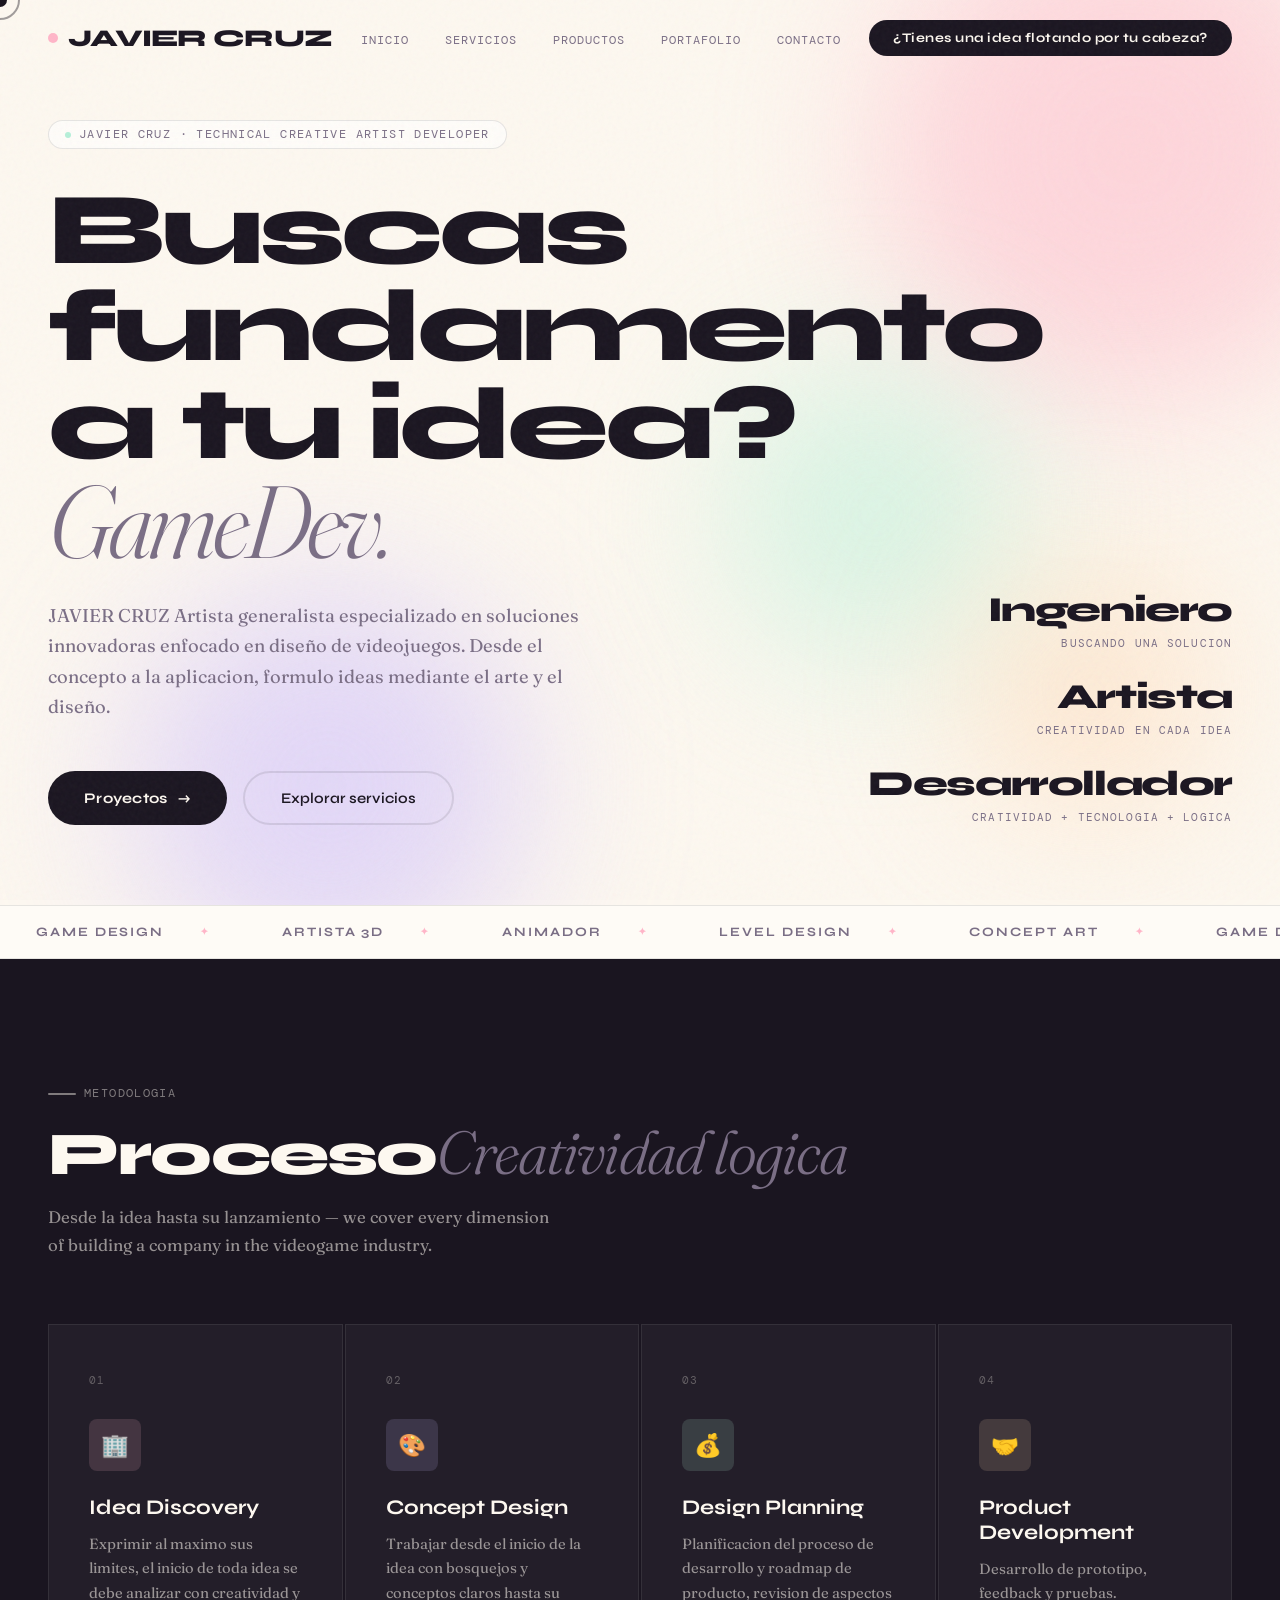
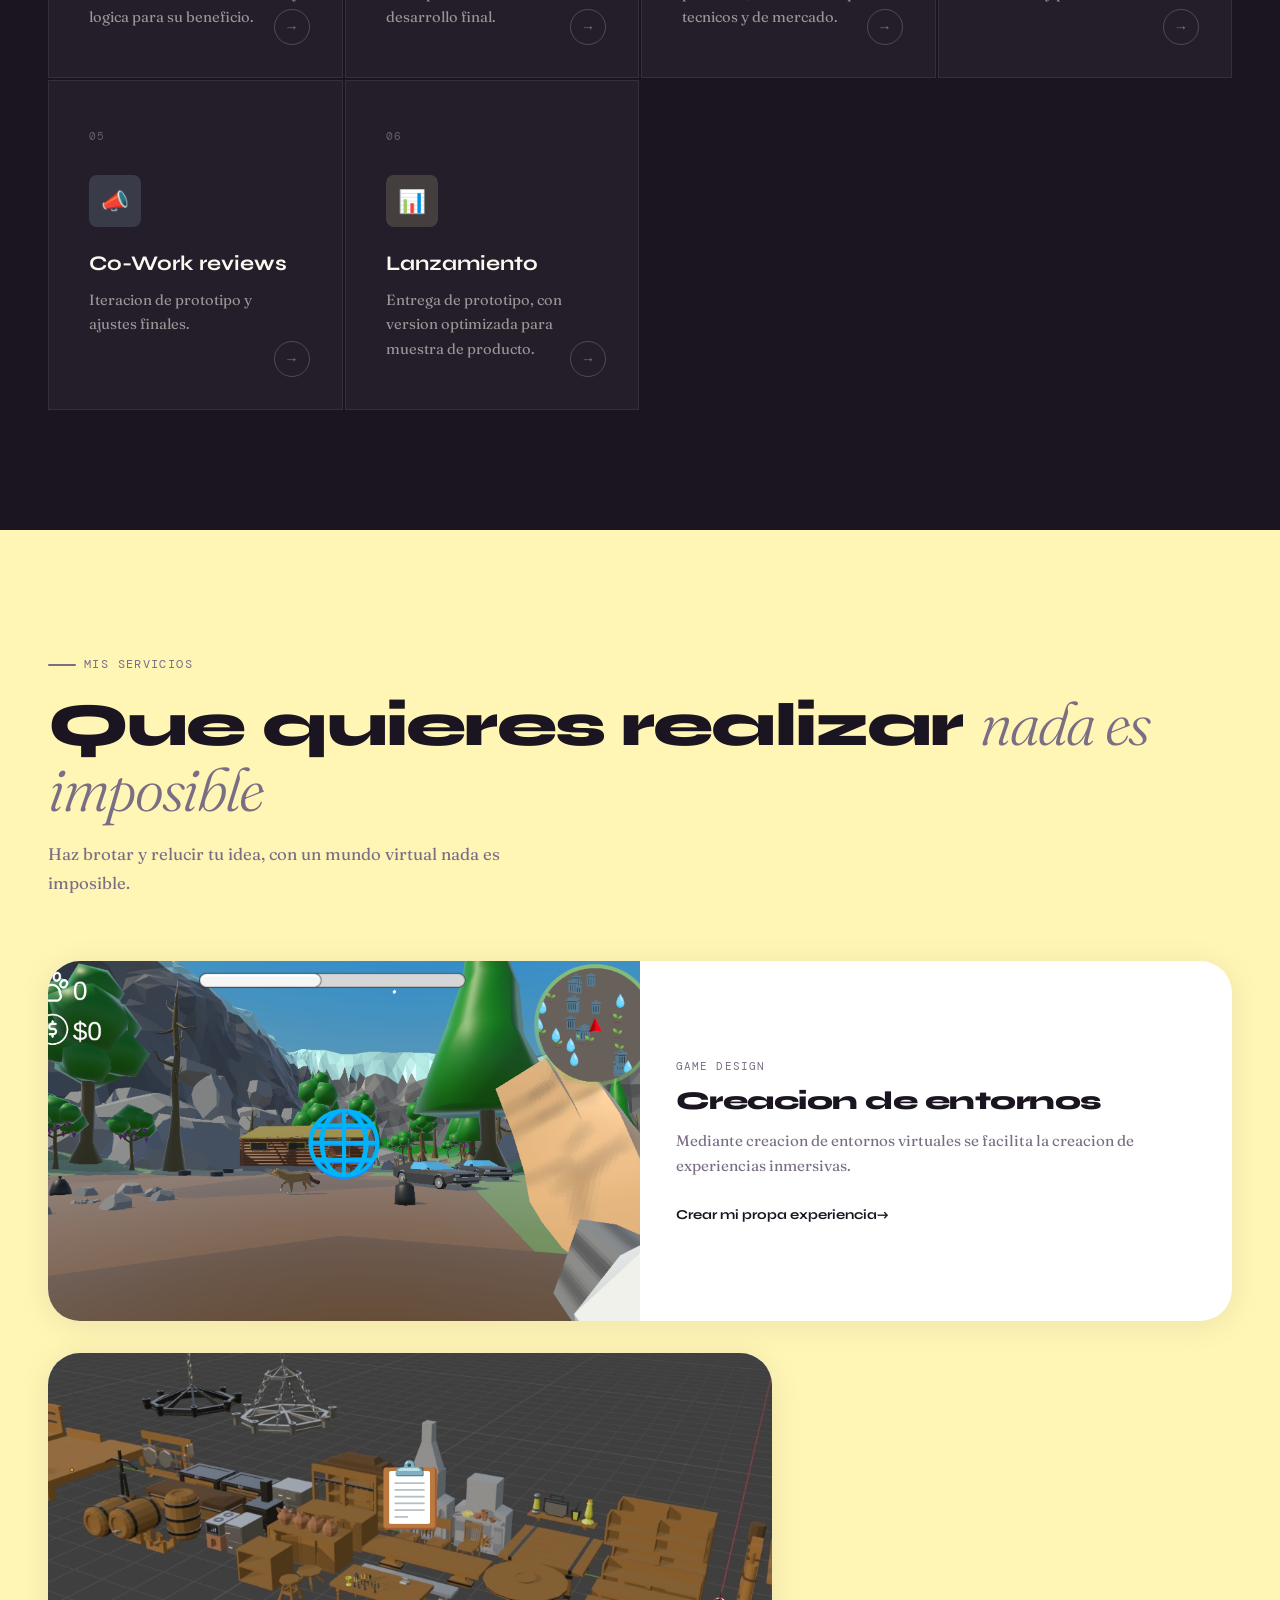
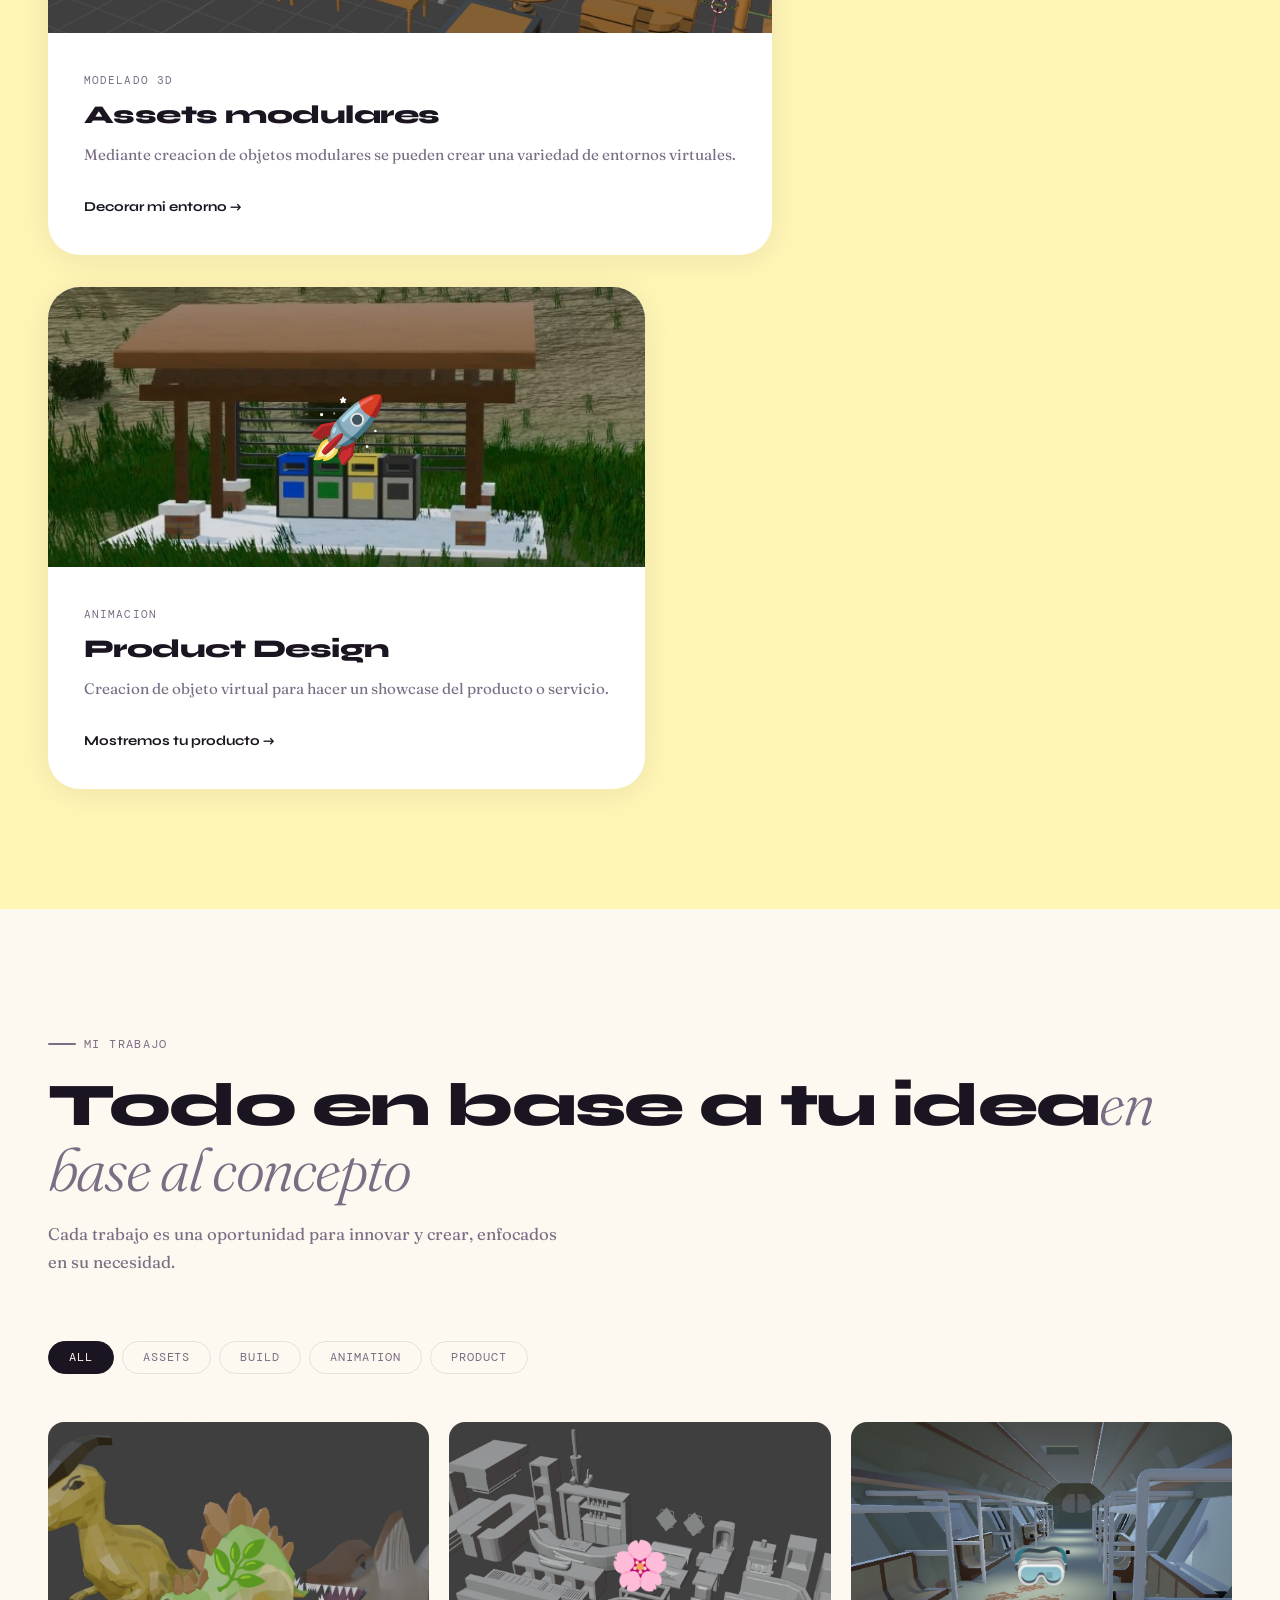
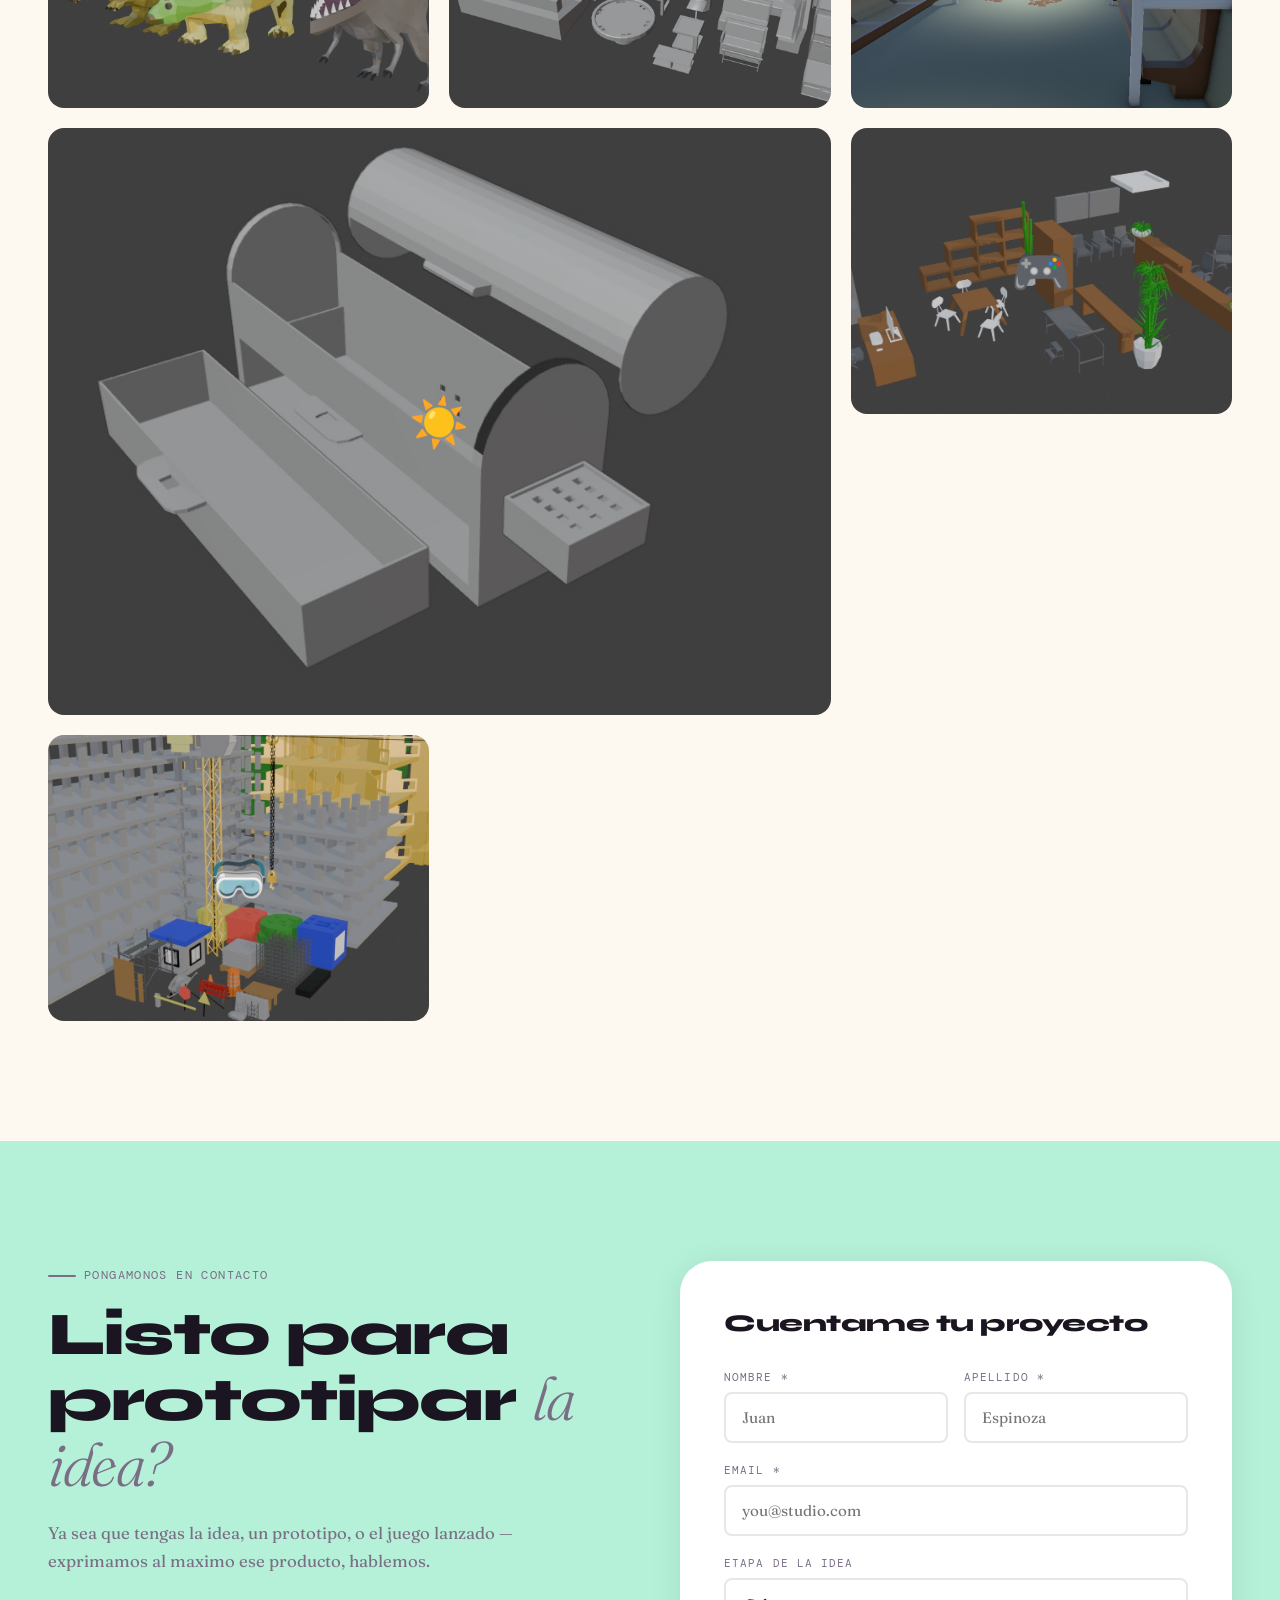
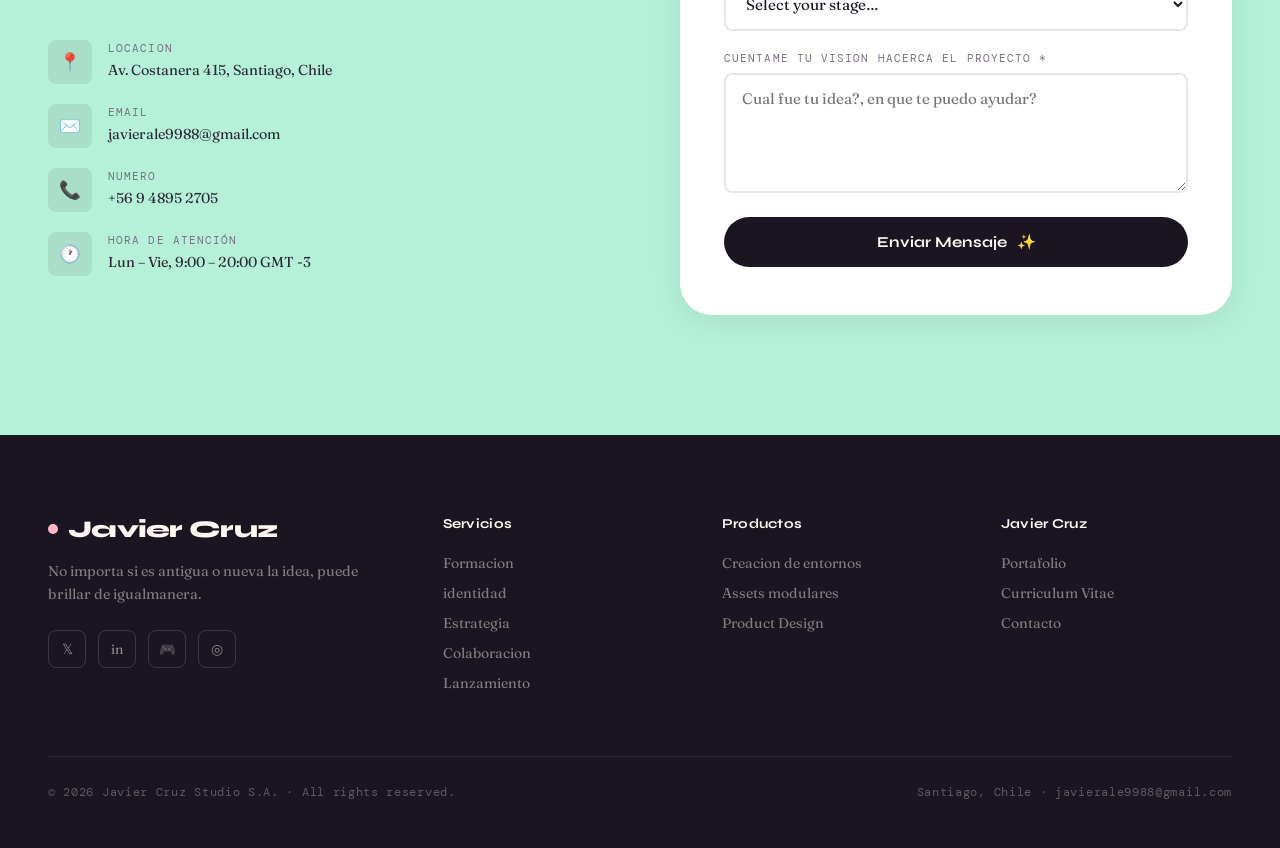
==== commit 5eb459b1: "Add files via upload" ====
--- a/index.html
+++ b/index.html
@@ -32,7 +32,7 @@
 
   <!-- MOBILE MENU -->
   <div class="mobile-menu" id="mobileMenu" role="dialog" aria-modal="true" aria-label="Navigation menu">
-    <a href="#home" onclick="closeMobile()">Home</a>
+    <a href="#home" onclick="closeMobile()">Inicio</a>
     <a href="#services" onclick="closeMobile()">Servicios</a>
     <a href="#products" onclick="closeMobile()">Productos</a>
     <a href="#portfolio" onclick="closeMobile()">Portafolio</a>
@@ -43,9 +43,9 @@
        NAVIGATION
   ============================================= -->
   <nav id="navbar" role="navigation" aria-label="Main navigation">
-    <a href="#home" class="nav-logo" aria-label="EMPRESA home">
+    <a href="#home" class="nav-logo" aria-label="JAVIER CRUZ home">
       <span class="nav-logo-dot"></span>
-      EMPRESA
+      JAVIER CRUZ
     </a>
     <ul class="nav-links">
       <li><a href="#home">Inicio</a></li>
@@ -74,7 +74,7 @@
     <div class="hero-content">
       <div class="hero-tag">
         <span class="hero-tag-dot"></span>
-        Studio Forge · Est. 2019
+        Javier Cruz · Technical creative artist developer
       </div>
       <h1 class="hero-headline">
         <span class="word">Buscas&nbsp;</span>
@@ -94,15 +94,15 @@
     <div class="hero-stats" aria-label="Key statistics">
       <div class="hero-stat">
         <span class="hero-stat-num">Ingeniero</span>
-        <span class="hero-stat-label">Studios Launched</span>
+        <span class="hero-stat-label">Buscando una solucion</span>
       </div>
       <div class="hero-stat">
         <span class="hero-stat-num">Artista</span>
-        <span class="hero-stat-label">Funding Secured</span>
+        <span class="hero-stat-label">Creatividad en cada idea</span>
       </div>
       <div class="hero-stat">
         <span class="hero-stat-num">Desarrollador</span>
-        <span class="hero-stat-label">Players Reached</span>
+        <span class="hero-stat-label">Cratividad + Tecnologia + Logica</span>
       </div>
     </div>
   </section>
@@ -196,13 +196,13 @@
   <section id="products" aria-label="Products">
     <div class="reveal">
       <div class="section-label">Mis servicios</div>
-      <h2 class="section-title">Tools built for <em>builders</em></h2>
-      <p class="section-desc">Beyond consulting, EMPRESA develops proprietary products that game studios use every day.</p>
+      <h2 class="section-title">Que quieres realizar <em>nada es imposible </em></h2>
+      <p class="section-desc">Haz brotar y relucir tu idea, con un mundo virtual nada es imposible.</p>
     </div>
 
     <div class="products-layout">
       <article class="product-card featured reveal">
-        <div class="product-visual" style="background: url('Referencias/Ecobridge.png'); background-size: cover; background-position: center; background-repeat: no-repeat;">🚀</div>
+        <div class="product-visual" style="background: url('Referencias/Ecobridge.png'); background-size: cover; background-position: center; background-repeat: no-repeat;">🌐</div>
         <div class="product-info">
           <div class="product-tag">Game Design</div>
           <h3 class="product-name">Creacion de entornos</h3>
@@ -222,7 +222,7 @@
       </article>
 
       <article class="product-card reveal reveal-delay-2">
-        <div class="product-visual" style="background: url('Referencias/TelefericoToma1.jpg'); background-size: cover; background-position: center; background-repeat: no-repeat;">🌐</div>
+        <div class="product-visual" style="background: url('Referencias/TelefericoToma1.jpg'); background-size: cover; background-position: center; background-repeat: no-repeat;">🚀</div>
         <div class="product-info">
           <div class="product-tag">Animacion</div>
           <h3 class="product-name">Product Design</h3>
@@ -238,9 +238,9 @@
   ============================================= -->
   <section id="portfolio" aria-label="Portfolio">
     <div class="reveal">
-      <div class="section-label">Our Work</div>
-      <h2 class="section-title">Studios we've <em>forged</em></h2>
-      <p class="section-desc">Every studio in our portfolio started as a spark. We turned them into companies.</p>
+      <div class="section-label">Mi trabajo</div>
+      <h2 class="section-title">Todo en base a tu idea<em>en base al concepto</em></h2>
+      <p class="section-desc">Cada trabajo es una oportunidad para innovar y crear, enfocados en su necesidad.</p>
     </div>
 
     <div class="portfolio-filter reveal" role="group" aria-label="Portfolio filters">
@@ -252,8 +252,8 @@
     </div>
 
     <div class="portfolio-grid" id="portfolioGrid">
-      <article class="portfolio-item reveal" data-cat="Assets" tabindex="0" aria-label="Neon Drift studio project">
-        <div class="portfolio-visual" style="background-image: url('Referencias/DinosDinos.jpg'); background-size: cover; background-position: center; background-repeat: no-repeat;">🎮</div>
+      <article class="portfolio-item reveal" data-cat="Assets" tabindex="0" aria-label="DinosAr project">
+        <div class="portfolio-visual" style="background-image: url('Referencias/DinosDinos.jpg'); background-size: cover; background-position: center; background-repeat: no-repeat;">🌿</div>
         <div class="portfolio-overlay">
           <div class="portfolio-meta">
             <div class="portfolio-client">Assets · 2024</div>
@@ -262,7 +262,7 @@
         </div>
       </article>
 
-      <article class="portfolio-item reveal reveal-delay-1" data-cat="Assets" tabindex="0" aria-label="PixelBlossom studio project">
+      <article class="portfolio-item reveal reveal-delay-1" data-cat="Assets" tabindex="0" aria-label="Independent project">
         <div class="portfolio-visual" style="background-image: url('Referencias/ModularDisco.jpg'); background-size: cover; background-position: center; background-repeat: no-repeat;">🌸</div>
         <div class="portfolio-overlay">
           <div class="portfolio-meta">
@@ -272,7 +272,7 @@
         </div>
       </article>
 
-      <article class="portfolio-item reveal reveal-delay-2" data-cat="Build" tabindex="0" aria-label="Void Horizon studio project">
+      <article class="portfolio-item reveal reveal-delay-2" data-cat="Build" tabindex="0" aria-label="SimuladorVR">
         <div class="portfolio-visual" style="background-image: url('Referencias/TrenJuego.jpg'); background-size: cover; background-position: center; background-repeat: no-repeat;">🥽</div>
         <div class="portfolio-overlay">
           <div class="portfolio-meta">
@@ -282,8 +282,8 @@
         </div>
       </article>
 
-      <article class="portfolio-item reveal" data-cat="Product" tabindex="0" aria-label="Waveform Games studio project" style="grid-column: span 2;">
-        <div class="portfolio-visual" style="background-image: url('Referencias/CeniceroGanador.jpg'); background-size: cover; background-position: center; background-repeat: no-repeat;">🎵</div>
+      <article class="portfolio-item reveal" data-cat="Product" tabindex="0" aria-label="Sostenibilidad" style="grid-column: span 2;">
+        <div class="portfolio-visual" style="background-image: url('Referencias/CeniceroGanador.jpg'); background-size: cover; background-position: center; background-repeat: no-repeat;">☀️</div>
         <div class="portfolio-overlay">
           <div class="portfolio-meta">
             <div class="portfolio-client">Product · 2022</div>
@@ -292,8 +292,8 @@
         </div>
       </article>
 
-      <article class="portfolio-item reveal reveal-delay-1" data-cat="indie" tabindex="0" aria-label="Bramble Forge studio project">
-        <div class="portfolio-visual" style="background-image: url('Referencias/AudiometroOficina.jpg'); background-size: cover; background-position: center; background-repeat: no-repeat;">🌿</div>
+      <article class="portfolio-item reveal reveal-delay-1" data-cat="Build" tabindex="0" aria-label="Fonoaudiologia Clinica project">
+        <div class="portfolio-visual" style="background-image: url('Referencias/AudiometroOficina.jpg'); background-size: cover; background-position: center; background-repeat: no-repeat;">🎮</div>
         <div class="portfolio-overlay">
           <div class="portfolio-meta">
             <div class="portfolio-client">Build · 2024</div>
@@ -302,8 +302,8 @@
         </div>
       </article>
 
-      <article class="portfolio-item reveal reveal-delay-2" data-cat="Assets" tabindex="0" aria-label="Solstice Tap studio project">
-        <div class="portfolio-visual" style="background-image: url('Referencias/ModularGrua.jpg'); background-size: cover; background-position: center; background-repeat: no-repeat;">☀️</div>
+      <article class="portfolio-item reveal reveal-delay-2" data-cat="Assets" tabindex="0" aria-label="SimuladorVR">
+        <div class="portfolio-visual" style="background-image: url('Referencias/ModularGrua.jpg'); background-size: cover; background-position: center; background-repeat: no-repeat;">🥽</div>
         <div class="portfolio-overlay">
           <div class="portfolio-meta">
             <div class="portfolio-client">Assets · 2024</div>
@@ -386,7 +386,7 @@
           </div>
           <div class="form-group">
             <label for="message">Cuentame tu vision hacerca el proyecto *</label>
-            <textarea id="message" name="message" placeholder="What kind of game are you making? What do you need help with?" required aria-required="true"></textarea>
+            <textarea id="message" name="message" placeholder="Cual fue tu idea?, en que te puedo ayudar?" required aria-required="true"></textarea>
           </div>
           <button type="submit" class="form-submit" aria-label="Send message">
             Enviar Mensaje <span aria-hidden="true">✨</span>
@@ -425,7 +425,7 @@
           <li><a href="#services">Formacion</a></li>
           <li><a href="#services">identidad</a></li>
           <li><a href="#services">Estrategia</a></li>
-          <li><a href="#services">Colavoracion</a></li>
+          <li><a href="#services">Colaboracion</a></li>
           <li><a href="#services">Lanzamiento</a></li>
         </ul>
       </div>
@@ -440,13 +440,12 @@
       </div>
 
       <div>
-        <div class="footer-col-title">Company</div>
+        <div class="footer-col-title">Javier Cruz
+        </div>
         <ul class="footer-links">
           <li><a href="#portfolio">Portafolio</a></li>
-          <li><a href="docs/CV Javier Cruz.pdf" download>Curriculum Vitae</a></li>
+          <li><a href="Referencias/CVJavierCruz.pdf" target="_blank">Curriculum Vitae</a></li>
           <li><a href="#contact">Contacto</a></li>
-          <li><a href="#">Careers</a></li>
-          <li><a href="#">Blog</a></li>
         </ul>
       </div>
     </div>
